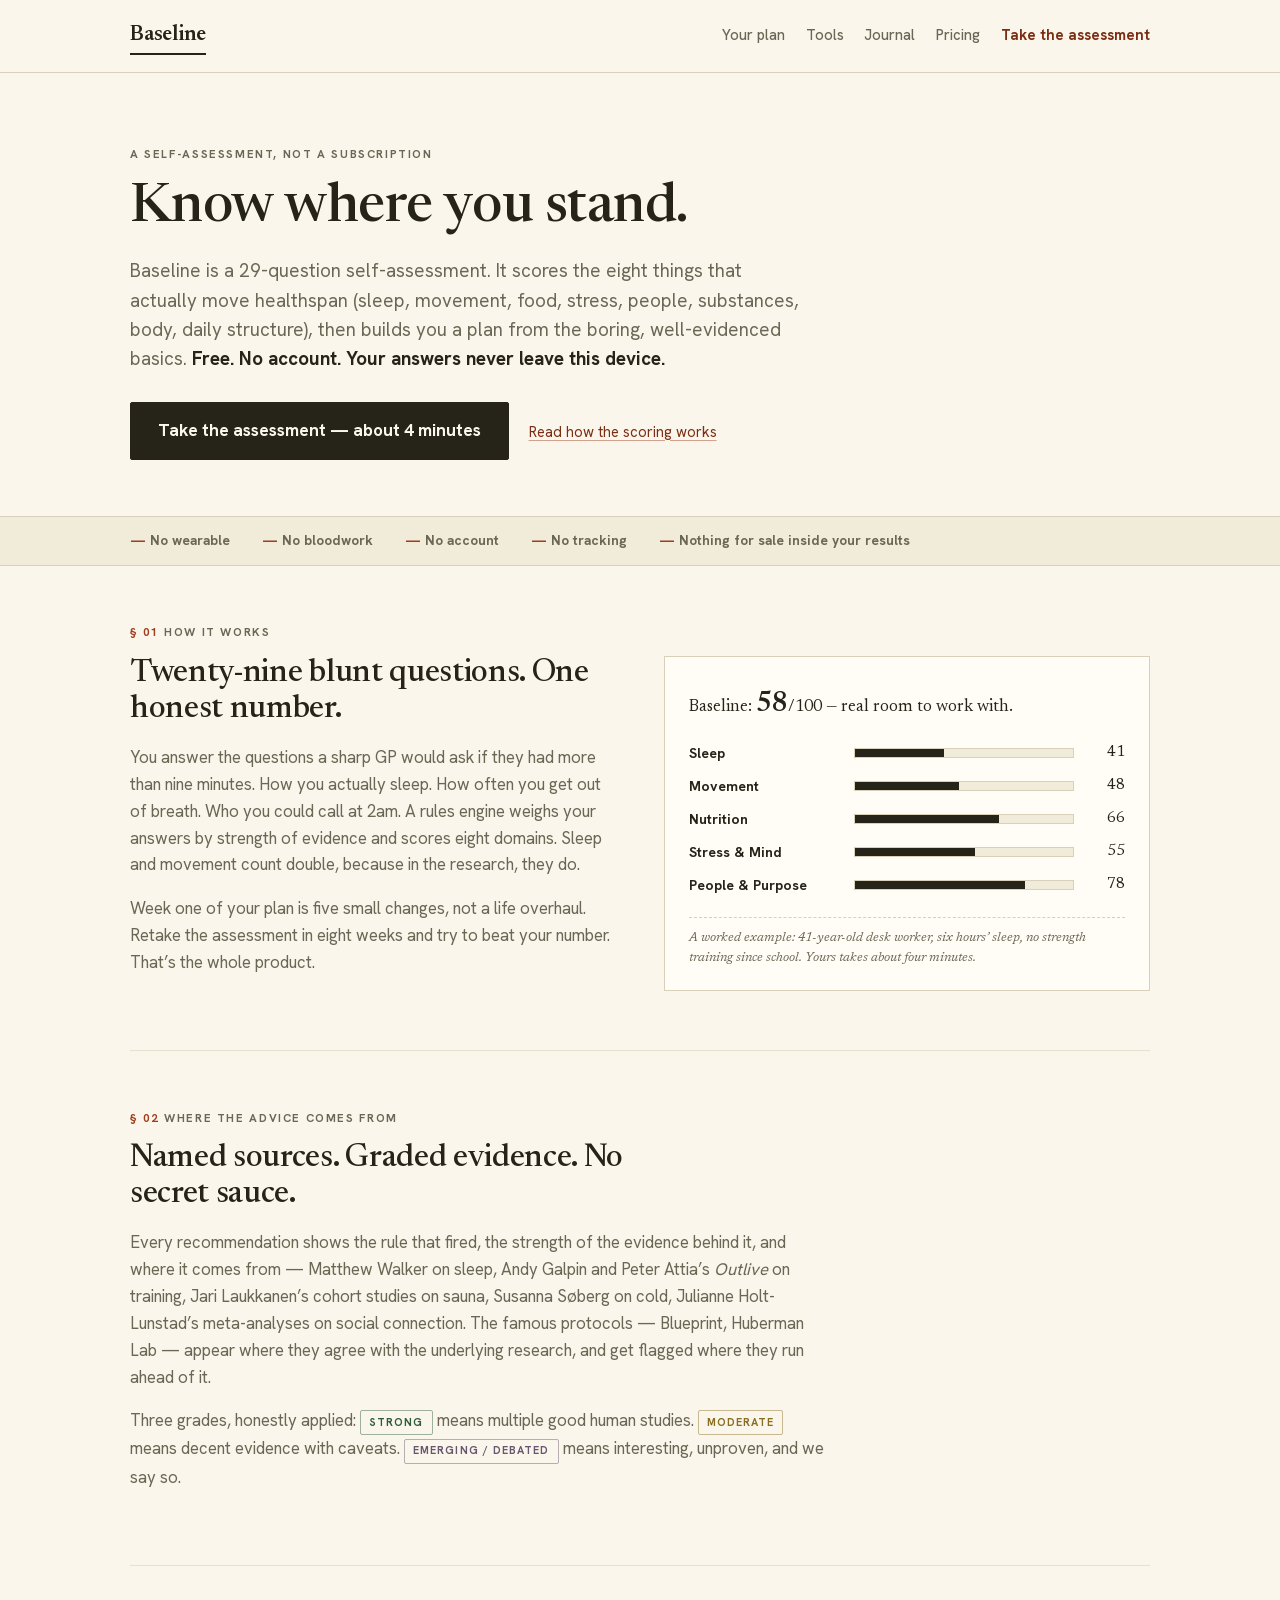
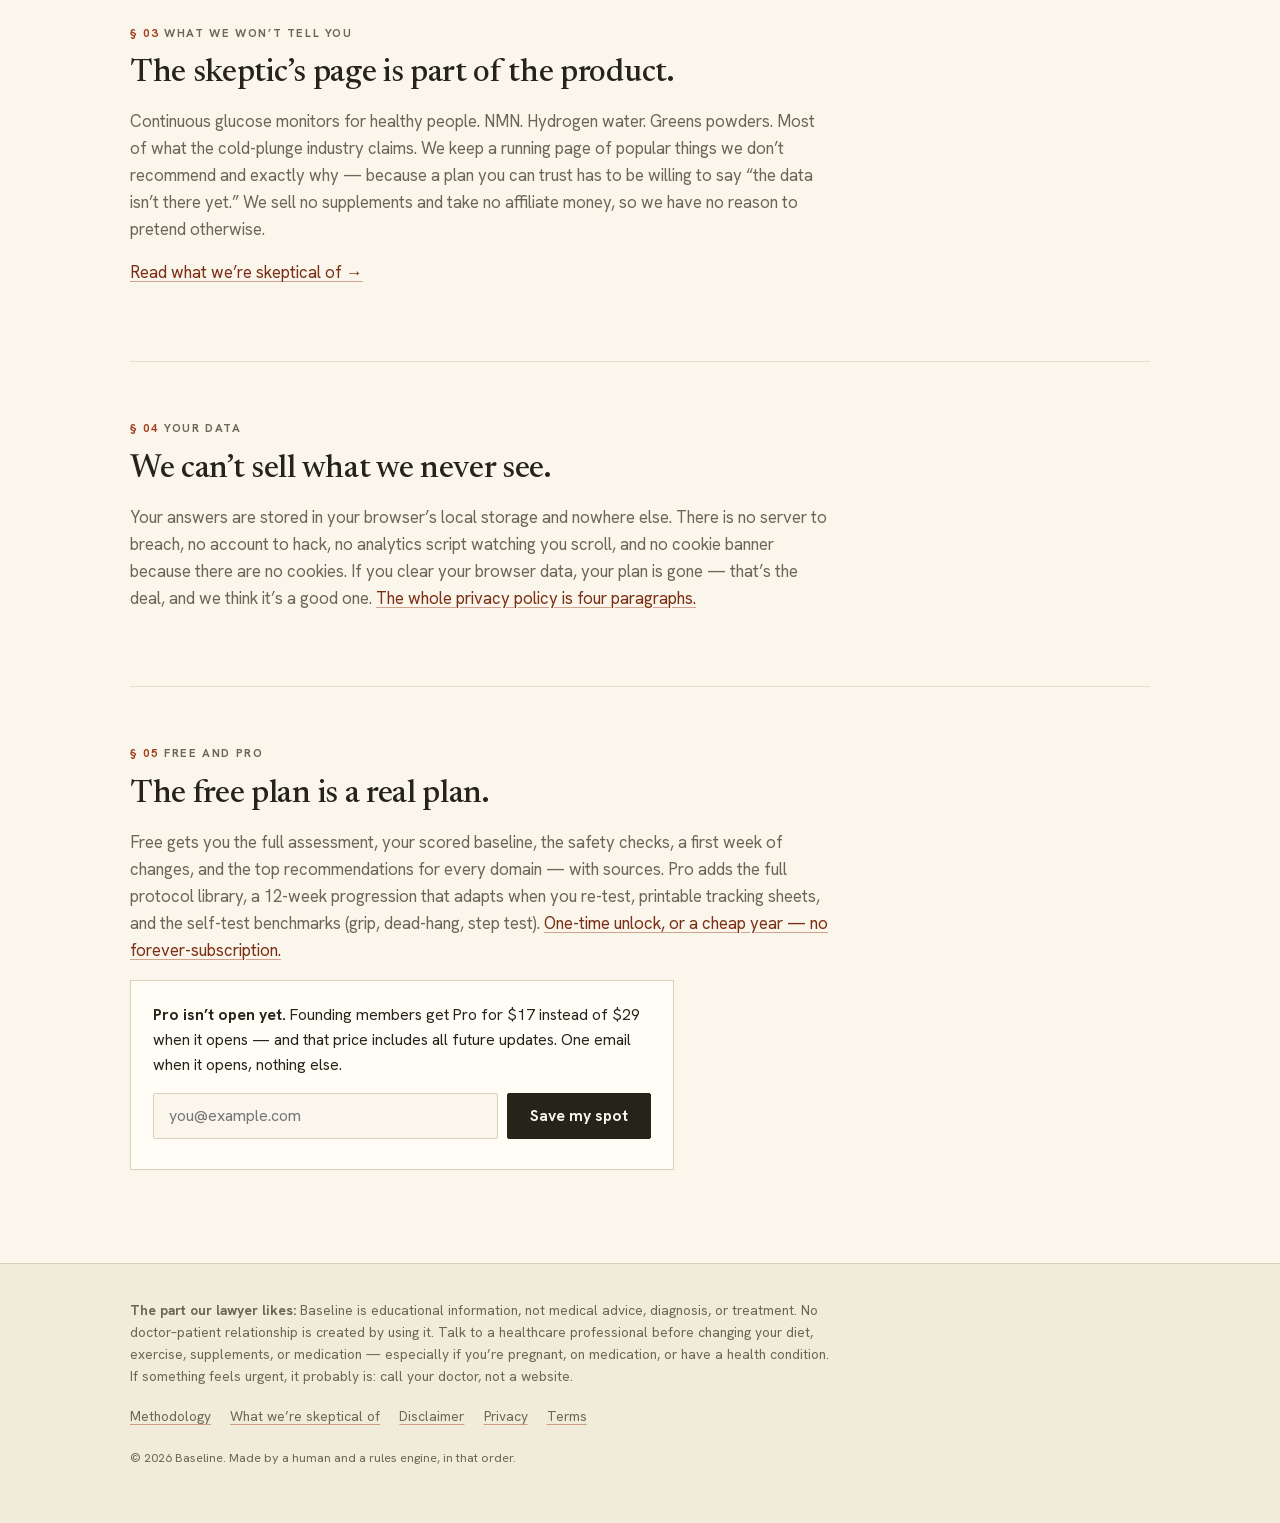
==== index.html @ 685a3cb0 "Baseline: full site — engine, content banks, pages, compliance, tools, journal - Deterministic plan " ====
<!DOCTYPE html>
<html lang="en">
<head>
  <meta charset="utf-8">
  <meta name="viewport" content="width=device-width, initial-scale=1">
  <link rel="canonical" href="https://knowyourbaseline.surge.sh/">
  <meta property="og:url" content="https://knowyourbaseline.surge.sh/">
  <title>Baseline — know where you stand</title>
  <meta name="description" content="A 29-question longevity self-assessment. Free, no account, no wearable, no bloodwork — and your answers never leave your device. Get a scored baseline and a plan built on the evidence.">
  <link rel="stylesheet" href="css/styles.css">
  <link rel="icon" href="assets/favicon.svg" type="image/svg+xml">
  <meta property="og:title" content="Baseline — know where you stand">
  <meta property="og:description" content="A free longevity self-assessment. 29 questions, a scored baseline, a plan built from the boring, well-evidenced basics. No account. No tracking.">
  <meta property="og:image" content="https://knowyourbaseline.surge.sh/assets/og.png">
  <meta property="og:type" content="website">
  <meta name="twitter:card" content="summary_large_image">
</head>
<body>
  <header class="site-head">
    <div class="shell">
      <a class="wordmark" href="index.html">Baseline</a>
      <nav class="site-nav">
        <a href="plan.html">Your plan</a>
        <a href="tools/index.html">Tools</a>
        <a href="learn/index.html">Journal</a>
        <a href="pricing.html">Pricing</a>
        <a class="nav-cta" href="assessment.html">Take the assessment</a>
      </nav>
    </div>
  </header>

  <main>
    <section class="hero">
      <div class="shell">
        <span class="kicker">A self-assessment, not a subscription</span>
        <h1>Know where you stand.</h1>
        <p class="lede">Baseline is a 29-question self-assessment. It scores the eight things that actually move healthspan (sleep, movement, food, stress, people, substances, body, daily structure), then builds you a plan from the boring, well-evidenced basics. <strong>Free. No account. Your answers never leave this device.</strong></p>
        <div class="hero-ctas">
          <a class="btn btn-primary btn-big" href="assessment.html">Take the assessment — about 4 minutes</a>
          <a class="hero-alt" href="methodology.html">Read how the scoring works</a>
        </div>
      </div>
    </section>

    <div class="trust-strip">
      <div class="shell">
        <span>No wearable</span>
        <span>No bloodwork</span>
        <span>No account</span>
        <span>No tracking</span>
        <span>Nothing for sale inside your results</span>
      </div>
    </div>

    <div class="shell">
      <section class="sec">
        <span class="kicker"><span class="no">§ 01</span>How it works</span>
        <div class="two-col">
          <div>
            <h2>Twenty-nine blunt questions. One honest number.</h2>
            <p class="sec-lede">You answer the questions a sharp GP would ask if they had more than nine minutes. How you actually sleep. How often you get out of breath. Who you could call at 2am. A rules engine weighs your answers by strength of evidence and scores eight domains. Sleep and movement count double, because in the research, they do.</p>
            <p class="sec-lede">Week one of your plan is five small changes, not a life overhaul. Retake the assessment in eight weeks and try to beat your number. That’s the whole product.</p>
          </div>
          <figure class="specimen">
            <p class="score-line">Baseline: <b>58</b>/100 — real room to work with.</p>
            <div class="domain-bars">
              <div class="domain-row"><span class="domain-label">Sleep</span><div class="domain-track"><div class="domain-fill" style="width:41%"></div></div><span class="domain-score">41</span></div>
              <div class="domain-row"><span class="domain-label">Movement</span><div class="domain-track"><div class="domain-fill" style="width:48%"></div></div><span class="domain-score">48</span></div>
              <div class="domain-row"><span class="domain-label">Nutrition</span><div class="domain-track"><div class="domain-fill" style="width:66%"></div></div><span class="domain-score">66</span></div>
              <div class="domain-row"><span class="domain-label">Stress &amp; Mind</span><div class="domain-track"><div class="domain-fill" style="width:55%"></div></div><span class="domain-score">55</span></div>
              <div class="domain-row"><span class="domain-label">People &amp; Purpose</span><div class="domain-track"><div class="domain-fill" style="width:78%"></div></div><span class="domain-score">78</span></div>
            </div>
            <figcaption>A worked example: 41-year-old desk worker, six hours’ sleep, no strength training since school. Yours takes about four minutes.</figcaption>
          </figure>
        </div>
      </section>

      <section class="sec">
        <span class="kicker"><span class="no">§ 02</span>Where the advice comes from</span>
        <h2>Named sources. Graded evidence. No secret sauce.</h2>
        <p class="sec-lede">Every recommendation shows the rule that fired, the strength of the evidence behind it, and where it comes from — Matthew Walker on sleep, Andy Galpin and Peter Attia’s <em>Outlive</em> on training, Jari Laukkanen’s cohort studies on sauna, Susanna Søberg on cold, Julianne Holt-Lunstad’s meta-analyses on social connection. The famous protocols — Blueprint, Huberman Lab — appear where they agree with the underlying research, and get flagged where they run ahead of it.</p>
        <p class="sec-lede">Three grades, honestly applied: <span class="badge badge-strong">Strong</span> means multiple good human studies. <span class="badge badge-moderate">Moderate</span> means decent evidence with caveats. <span class="badge badge-emerging">Emerging / debated</span> means interesting, unproven, and we say so.</p>
      </section>

      <section class="sec">
        <span class="kicker"><span class="no">§ 03</span>What we won’t tell you</span>
        <h2>The skeptic’s page is part of the product.</h2>
        <p class="sec-lede">Continuous glucose monitors for healthy people. NMN. Hydrogen water. Greens powders. Most of what the cold-plunge industry claims. We keep a running page of popular things we don’t recommend and exactly why — because a plan you can trust has to be willing to say “the data isn’t there yet.” We sell no supplements and take no affiliate money, so we have no reason to pretend otherwise.</p>
        <p class="sec-lede"><a href="skeptics.html">Read what we’re skeptical of →</a></p>
      </section>

      <section class="sec">
        <span class="kicker"><span class="no">§ 04</span>Your data</span>
        <h2>We can’t sell what we never see.</h2>
        <p class="sec-lede">Your answers are stored in your browser’s local storage and nowhere else. There is no server to breach, no account to hack, no analytics script watching you scroll, and no cookie banner because there are no cookies. If you clear your browser data, your plan is gone — that’s the deal, and we think it’s a good one. <a href="privacy.html">The whole privacy policy is four paragraphs.</a></p>
      </section>

      <section class="sec">
        <span class="kicker"><span class="no">§ 05</span>Free and Pro</span>
        <h2>The free plan is a real plan.</h2>
        <p class="sec-lede">Free gets you the full assessment, your scored baseline, the safety checks, a first week of changes, and the top recommendations for every domain — with sources. Pro adds the full protocol library, a 12-week progression that adapts when you re-test, printable tracking sheets, and the self-test benchmarks (grip, dead-hang, step test). <a href="pricing.html">One-time unlock, or a cheap year — no forever-subscription.</a></p>
        <div id="home-cta"></div>
      </section>
    </div>
  </main>

  <footer class="site-foot">
    <div class="shell">
      <p class="foot-disclaimer"><strong>The part our lawyer likes:</strong> Baseline is educational information, not medical advice, diagnosis, or treatment. No doctor–patient relationship is created by using it. Talk to a healthcare professional before changing your diet, exercise, supplements, or medication — especially if you’re pregnant, on medication, or have a health condition. If something feels urgent, it probably is: call your doctor, not a website.</p>
      <div class="foot-links">
        <a href="methodology.html">Methodology</a>
        <a href="skeptics.html">What we’re skeptical of</a>
        <a href="disclaimer.html">Disclaimer</a>
        <a href="privacy.html">Privacy</a>
        <a href="terms.html">Terms</a>
      </div>
      <p class="foot-fine">© 2026 Baseline. Made by a human and a rules engine, in that order.</p>
    </div>
  </footer>

  <script src="js/config.js"></script>
  <script src="js/pro.js"></script>
  <script>if (window.renderProCTA) renderProCTA(document.getElementById('home-cta'), 'home');</script>
</body>
</html>
---- css/styles.css ----
/* Baseline — design system
 * Direction: protocol journal. Warm paper, ink, hairline rules, serif display.
 * If it starts looking like a SaaS template, delete until it doesn't. */

@import url('../assets/fonts/fonts.css');

:root {
  --paper: #faf6ec;
  --paper-2: #f1ebda;
  --ink: #262419;
  --ink-2: #6c6654;
  --line: #d8d0ba;
  --line-soft: #e6e0cd;
  --accent: #a03d1d;
  --accent-deep: #7c2e14;
  --green: #2f5d3a;
  --ochre: #8a6d1f;
  --plum: #66566f;
  --serif: 'Newsreader', 'Iowan Old Style', Georgia, serif;
  --sans: 'Hanken Grotesk', -apple-system, 'Helvetica Neue', Arial, sans-serif;
  --shell: 1060px;
  --prose: 44rem;
}

* { box-sizing: border-box; margin: 0; padding: 0; }
html { -webkit-text-size-adjust: 100%; }
body {
  font-family: var(--sans);
  font-size: 1.0625rem;
  line-height: 1.6;
  color: var(--ink);
  background: var(--paper);
  font-feature-settings: 'ss01';
}

h1, h2, h3 { font-family: var(--serif); font-weight: 500; line-height: 1.12; letter-spacing: -0.01em; }
h1 { font-size: clamp(2.1rem, 5.5vw, 3.4rem); }
h2 { font-size: clamp(1.5rem, 3.2vw, 2rem); }
h3 { font-size: 1.22rem; line-height: 1.3; }
p { margin: 0 0 1em; }
a { color: var(--accent-deep); text-decoration-color: color-mix(in srgb, var(--accent) 45%, transparent); text-underline-offset: 3px; }
a:hover { color: var(--accent); }
::selection { background: #ead9a8; }
:focus-visible { outline: 2px solid var(--accent); outline-offset: 2px; }

.shell { max-width: var(--shell); margin: 0 auto; padding: 0 1.25rem; }

/* ------------------------------------------------------------- kickers */
.kicker {
  font-family: var(--sans); font-size: 0.72rem; font-weight: 700;
  letter-spacing: 0.14em; text-transform: uppercase; color: var(--ink-2);
  display: block; margin-bottom: 0.9rem;
}
.kicker .no { color: var(--accent); margin-right: 0.5em; }

/* -------------------------------------------------------------- header */
.site-head {
  border-bottom: 1px solid var(--line);
  background: var(--paper);
}
.site-head .shell { display: flex; align-items: baseline; gap: 1.75rem; padding-top: 1.1rem; padding-bottom: 1.05rem; flex-wrap: wrap; }
.wordmark {
  font-family: var(--serif); font-size: 1.35rem; font-weight: 600; color: var(--ink);
  text-decoration: none; letter-spacing: -0.01em;
  border-bottom: 2px solid var(--ink); padding-bottom: 1px;
}
.wordmark:hover { color: var(--ink); border-color: var(--accent); }
.site-nav { display: flex; gap: 1.3rem; align-items: baseline; margin-left: auto; flex-wrap: wrap; }
.site-nav a { font-size: 0.92rem; font-weight: 500; color: var(--ink-2); text-decoration: none; }
.site-nav a:hover { color: var(--ink); }
.site-nav a.nav-cta { color: var(--accent-deep); font-weight: 700; }
.site-nav a[aria-current="page"] { color: var(--ink); border-bottom: 1px solid var(--line); }

/* -------------------------------------------------------------- footer */
.site-foot { border-top: 1px solid var(--line); margin-top: 5rem; background: var(--paper-2); }
.site-foot .shell { padding-top: 2.2rem; padding-bottom: 2.6rem; }
.foot-disclaimer { font-size: 0.86rem; color: var(--ink-2); max-width: var(--prose); }
.foot-links { display: flex; gap: 1.2rem; flex-wrap: wrap; margin: 1.1rem 0 0; font-size: 0.86rem; }
.foot-links a { color: var(--ink-2); }
.foot-fine { font-size: 0.78rem; color: var(--ink-2); margin-top: 1.4rem; }

/* ------------------------------------------------------------- buttons */
.btn {
  display: inline-block; font-family: var(--sans); font-size: 0.98rem; font-weight: 700;
  padding: 0.72rem 1.35rem; border: 1px solid var(--ink); border-radius: 2px;
  background: transparent; color: var(--ink); text-decoration: none; cursor: pointer;
}
.btn:hover { background: var(--paper-2); color: var(--ink); }
.btn-primary { background: var(--ink); color: var(--paper); border-color: var(--ink); }
.btn-primary:hover { background: var(--accent-deep); border-color: var(--accent-deep); color: var(--paper); }
.btn-primary:disabled { opacity: 0.4; cursor: not-allowed; }
.btn-big { font-size: 1.08rem; padding: 0.9rem 1.7rem; }
.btn-quiet { border-color: transparent; color: var(--ink-2); font-weight: 500; }
.btn-quiet:hover { background: transparent; color: var(--accent-deep); }

/* ---------------------------------------------------------------- hero */
.hero { padding: 4.5rem 0 3.5rem; border-bottom: 1px solid var(--line); }
.hero h1 { max-width: 15em; margin-bottom: 1.1rem; }
.hero .lede { font-size: 1.18rem; line-height: 1.55; color: var(--ink-2); max-width: 36em; margin-bottom: 1.8rem; }
.hero .lede strong { color: var(--ink); font-weight: 600; }
.hero-ctas { display: flex; gap: 1.2rem; align-items: center; flex-wrap: wrap; }
.hero-alt { font-size: 0.92rem; }

.trust-strip { border-bottom: 1px solid var(--line); background: var(--paper-2); }
.trust-strip .shell {
  display: flex; gap: 0.6rem 2rem; flex-wrap: wrap; padding-top: 0.8rem; padding-bottom: 0.8rem;
  font-size: 0.85rem; font-weight: 600; color: var(--ink-2);
}
.trust-strip span::before { content: '— '; color: var(--accent); }

/* ------------------------------------------------------------ sections */
.sec { padding: 3.6rem 0 0.8rem; }
.sec + .sec { border-top: 1px solid var(--line-soft); margin-top: 2.8rem; }
.sec h2 { max-width: 18em; margin-bottom: 1rem; }
.sec .sec-lede { max-width: var(--prose); color: var(--ink-2); font-size: 1.05rem; }
.two-col { display: grid; grid-template-columns: 1fr 1fr; gap: 3rem; align-items: start; }
@media (max-width: 760px) { .two-col { grid-template-columns: 1fr; } }

/* specimen figure: a worked example of the plan, annotated */
.specimen {
  border: 1px solid var(--line); background: #fffdf6; padding: 1.6rem 1.5rem 1.3rem;
  font-size: 0.92rem;
}
.specimen figcaption {
  font-size: 0.78rem; color: var(--ink-2); border-top: 1px dashed var(--line);
  margin-top: 1.2rem; padding-top: 0.7rem; font-style: italic; font-family: var(--serif);
}
.specimen .score-line { font-family: var(--serif); font-size: 1.05rem; margin-bottom: 0.9rem; }
.specimen .score-line b { font-size: 1.7rem; font-weight: 600; }

/* ---------------------------------------------------------- domain bars */
.domain-bars { display: grid; gap: 0.55rem; max-width: 34rem; }
.domain-row { display: grid; grid-template-columns: 9.5rem 1fr 2.4rem; align-items: center; gap: 0.8rem; }
.domain-label { font-size: 0.88rem; font-weight: 600; }
.domain-track { height: 10px; background: var(--paper-2); border: 1px solid var(--line); }
.domain-fill { height: 100%; background: var(--ink); }
.domain-score { font-family: var(--serif); font-variant-numeric: tabular-nums; font-size: 0.95rem; text-align: right; }

/* --------------------------------------------------------------- badges */
.badge {
  display: inline-block; font-size: 0.68rem; font-weight: 700; letter-spacing: 0.1em;
  text-transform: uppercase; padding: 0.18rem 0.5rem; border: 1px solid;
  border-radius: 2px; background: transparent;
}
.badge-strong { color: var(--green); border-color: color-mix(in srgb, var(--green) 45%, transparent); }
.badge-moderate { color: var(--ochre); border-color: color-mix(in srgb, var(--ochre) 45%, transparent); }
.badge-emerging { color: var(--plum); border-color: color-mix(in srgb, var(--plum) 45%, transparent); }

/* ---------------------------------------------------------------- cards */
.cards { display: grid; grid-template-columns: repeat(auto-fill, minmax(19rem, 1fr)); gap: 1rem; margin: 1.4rem 0; }
.card { border: 1px solid var(--line); background: #fffdf6; padding: 1.15rem 1.2rem 1rem; }
.card-head { display: flex; justify-content: space-between; align-items: center; gap: 0.6rem; margin-bottom: 0.7rem; }
.card-meta { font-size: 0.75rem; color: var(--ink-2); }
.card h3 { margin-bottom: 0.45rem; }
.card-tldr { font-size: 0.95rem; color: var(--ink-2); margin-bottom: 0.6rem; }
.card details { border-top: 1px dashed var(--line); padding-top: 0.7rem; margin-top: 0.6rem; }
.card summary { font-size: 0.88rem; font-weight: 700; cursor: pointer; color: var(--accent-deep); }
.card summary:hover { color: var(--accent); }
.card details[open] summary { margin-bottom: 0.6rem; }
.card-why { font-size: 0.93rem; }
.card-how { margin: 0.4rem 0 0.8rem 1.1rem; font-size: 0.93rem; }
.card-how li { margin-bottom: 0.35rem; }
.card-caution { font-size: 0.86rem; color: var(--accent-deep); background: color-mix(in srgb, var(--accent) 7%, transparent); padding: 0.5rem 0.65rem; border-left: 2px solid var(--accent); }
.card-attr { font-size: 0.78rem; color: var(--ink-2); font-style: italic; font-family: var(--serif); margin-bottom: 0.2rem; }
.card-locked { background: var(--paper-2); }
.card-locked .lock { font-size: 0.7rem; font-weight: 700; letter-spacing: 0.1em; text-transform: uppercase; color: var(--paper); background: var(--ink); padding: 0.18rem 0.5rem; border-radius: 2px; }
.card-lockednote { font-size: 0.85rem; font-style: italic; font-family: var(--serif); color: var(--ink-2); }

/* ----------------------------------------------------------- assessment */
.assess-shell { max-width: 40rem; margin: 0 auto; padding: 3rem 1.25rem 5rem; }
.consent h1 { margin-bottom: 1.4rem; }
.consent-kicker { font-size: 0.72rem; font-weight: 700; letter-spacing: 0.14em; text-transform: uppercase; color: var(--ink-2); margin-bottom: 0.9rem; }
.consent-points { margin: 0 0 1.6rem 1.2rem; display: grid; gap: 0.9rem; }
.consent-check { display: flex; gap: 0.7rem; align-items: flex-start; font-size: 0.95rem; margin-bottom: 1.6rem; padding: 0.9rem; border: 1px solid var(--line); background: #fffdf6; }
.consent-check input { margin-top: 0.3rem; width: 1.05rem; height: 1.05rem; accent-color: var(--accent-deep); }

.q-progress { height: 3px; background: var(--paper-2); margin-bottom: 1.6rem; }
.q-progress-bar { height: 100%; background: var(--accent); transition: width 0.25s ease; }
.q-count { font-size: 0.78rem; font-weight: 700; letter-spacing: 0.12em; text-transform: uppercase; color: var(--ink-2); margin-bottom: 0.7rem; }
.q-text { font-size: clamp(1.45rem, 3.4vw, 1.9rem); margin-bottom: 0.6rem; }
.q-help { color: var(--ink-2); font-size: 0.95rem; margin-bottom: 1.2rem; font-style: italic; font-family: var(--serif); }
.q-options { display: grid; gap: 0.55rem; margin: 1.4rem 0; }
.q-opt {
  display: flex; gap: 0.9rem; align-items: center; text-align: left; width: 100%;
  font-family: var(--sans); font-size: 1rem; color: var(--ink);
  padding: 0.8rem 1rem; border: 1px solid var(--line); background: #fffdf6; border-radius: 2px; cursor: pointer;
}
.q-opt:hover { border-color: var(--ink); }
.q-opt.is-selected { border-color: var(--accent-deep); background: color-mix(in srgb, var(--accent) 6%, #fffdf6); }
.q-opt-key {
  flex: none; width: 1.5rem; height: 1.5rem; display: grid; place-items: center;
  font-size: 0.78rem; font-weight: 700; color: var(--ink-2);
  border: 1px solid var(--line); border-radius: 2px;
}
.q-number { display: flex; gap: 0.6rem; align-items: center; margin: 1.6rem 0; }
.q-number input {
  font-family: var(--serif); font-size: 2rem; width: 6.5rem; text-align: center;
  padding: 0.35rem; border: 1px solid var(--line); background: #fffdf6; color: var(--ink); border-radius: 2px;
}
.q-step { width: 2.6rem; height: 2.6rem; font-size: 1.4rem; border: 1px solid var(--line); background: var(--paper-2); cursor: pointer; border-radius: 2px; color: var(--ink); }
.q-step:hover { border-color: var(--ink); }
.q-unit { color: var(--ink-2); font-size: 0.95rem; }
.q-nav { display: flex; justify-content: space-between; align-items: center; margin-top: 2rem; }
.q-back { border: none; background: none; color: var(--ink-2); font-size: 0.92rem; cursor: pointer; font-family: var(--sans); }
.q-back:hover { color: var(--ink); }

/* ----------------------------------------------------------------- plan */
.plan-shell { max-width: 52rem; margin: 0 auto; padding: 3rem 1.25rem 4rem; }
.plan-kicker { font-size: 0.78rem; font-weight: 700; letter-spacing: 0.12em; text-transform: uppercase; color: var(--ink-2); margin-bottom: 1rem; }
.plan-score { text-align: left; border-bottom: 1px solid var(--line); padding-bottom: 2rem; }
.score-dial { font-family: var(--serif); line-height: 1; margin: 0.4rem 0 0.8rem; }
.score-num { font-size: clamp(4.5rem, 12vw, 7rem); font-weight: 600; letter-spacing: -0.03em; }
.score-max { font-size: 1.6rem; color: var(--ink-2); }
.score-word { font-family: var(--serif); font-size: 1.35rem; font-style: italic; margin-bottom: 0.7rem; }
.score-note { color: var(--ink-2); font-size: 0.95rem; max-width: 38em; }
.plan-shell h2 { margin: 2.6rem 0 0.9rem; }
.plan-safety { border: 1px solid var(--accent-deep); background: color-mix(in srgb, var(--accent) 6%, transparent); padding: 1.3rem 1.4rem; margin-top: 2.2rem; }
.plan-safety h2 { margin: 0 0 0.8rem; font-size: 1.25rem; }
.safety-notice { font-size: 0.98rem; margin-bottom: 0.7rem; }
.plan-note { font-size: 0.88rem; color: var(--ink-2); font-style: italic; font-family: var(--serif); margin-top: 0.8rem; }
.week1-list { margin: 0.6rem 0 0 1.25rem; display: grid; gap: 0.55rem; max-width: var(--prose); }
.domain-group { margin-bottom: 1.8rem; }
.domain-group-title { display: flex; justify-content: space-between; align-items: baseline; border-bottom: 1px solid var(--line); padding-bottom: 0.4rem; }
.domain-group-score { font-size: 0.9rem; color: var(--ink-2); font-family: var(--serif); }
.plan-pro { border-top: 1px solid var(--line); margin-top: 2.5rem; }
.pro-cta { margin: 1.6rem 0; }
.plan-actions { display: flex; gap: 0.9rem; flex-wrap: wrap; border-top: 1px solid var(--line); margin-top: 2.5rem; padding-top: 1.8rem; }
.plan-disclaimer { font-size: 0.84rem; color: var(--ink-2); margin-top: 2rem; max-width: var(--prose); }
.plan-empty { padding: 4rem 0; max-width: 36rem; }
.plan-empty h1 { margin-bottom: 1rem; }
.share-row { display: flex; gap: 0.9rem; align-items: center; margin-top: 1.4rem; flex-wrap: wrap; }

/* -------------------------------------------------------------- waitlist */
.waitlist { border: 1px solid var(--line); background: #fffdf6; padding: 1.3rem 1.4rem; max-width: 34rem; }
.waitlist-pitch { font-size: 0.98rem; }
.waitlist-row { display: flex; gap: 0.6rem; flex-wrap: wrap; }
.waitlist-row input {
  flex: 1 1 14rem; font-family: var(--sans); font-size: 1rem; padding: 0.7rem 0.9rem;
  border: 1px solid var(--line); background: var(--paper); color: var(--ink); border-radius: 2px;
}
.waitlist-status { font-size: 0.9rem; color: var(--green); margin: 0.6rem 0 0; }
.cta-joined { font-family: var(--serif); font-style: italic; }
.cta-small { font-size: 0.85rem; color: var(--ink-2); margin-top: 0.5rem; }

/* --------------------------------------------------------------- pricing */
.price-table { width: 100%; border-collapse: collapse; margin: 1.8rem 0; font-size: 0.97rem; }
.price-table th, .price-table td { border: 1px solid var(--line); padding: 0.7rem 0.9rem; text-align: left; vertical-align: top; }
.price-table th { font-family: var(--serif); font-size: 1.1rem; font-weight: 600; background: var(--paper-2); }
.price-table td:first-child { font-weight: 600; width: 34%; }
.price-yes { color: var(--green); font-weight: 700; }
.price-no { color: var(--ink-2); }

/* ----------------------------------------------------------------- prose */
.prose { max-width: var(--prose); margin: 0 auto; padding: 3rem 1.25rem 4rem; }
.prose h1 { margin-bottom: 0.6rem; }
.prose .dek { font-size: 1.15rem; color: var(--ink-2); font-family: var(--serif); font-style: italic; margin-bottom: 2rem; }
.prose h2 { margin: 2.2rem 0 0.8rem; }
.prose h3 { margin: 1.6rem 0 0.5rem; }
.prose ul, .prose ol { margin: 0 0 1em 1.3rem; }
.prose li { margin-bottom: 0.4rem; }
.prose table { width: 100%; border-collapse: collapse; margin: 1.4rem 0; font-size: 0.92rem; }
.prose th, .prose td { border: 1px solid var(--line); padding: 0.55rem 0.7rem; text-align: left; }
.prose th { background: var(--paper-2); font-weight: 700; }
.prose blockquote { border-left: 2px solid var(--accent); padding-left: 1.1rem; font-family: var(--serif); font-style: italic; margin: 1.4rem 0; color: var(--ink-2); }
.prose .updated { font-size: 0.82rem; color: var(--ink-2); text-transform: uppercase; letter-spacing: 0.1em; font-weight: 700; margin-bottom: 2rem; }
.article-list { list-style: none; margin: 2rem 0 0; display: grid; gap: 1.4rem; }
.article-list li { border-top: 1px solid var(--line); padding-top: 1.2rem; }
.article-list h3 a { color: var(--ink); text-decoration: none; }
.article-list h3 a:hover { color: var(--accent-deep); }
.article-list p { color: var(--ink-2); font-size: 0.95rem; margin: 0.3rem 0 0; }

/* ------------------------------------------------------------ calculators */
.calc { border: 1px solid var(--line); background: #fffdf6; padding: 1.5rem 1.5rem 1.3rem; margin: 1.8rem 0; }
.calc label { display: block; font-size: 0.88rem; font-weight: 700; margin: 0.9rem 0 0.3rem; }
.calc input, .calc select {
  font-family: var(--sans); font-size: 1.05rem; padding: 0.55rem 0.7rem; width: 100%; max-width: 16rem;
  border: 1px solid var(--line); background: var(--paper); color: var(--ink); border-radius: 2px;
}
.calc-result { font-family: var(--serif); font-size: 1.5rem; margin-top: 1.2rem; border-top: 1px dashed var(--line); padding-top: 1rem; }
.calc-result small { display: block; font-family: var(--sans); font-size: 0.85rem; color: var(--ink-2); margin-top: 0.4rem; }

/* ---------------------------------------------------------------- print */
@media print {
  .site-head, .site-foot, .plan-actions, .pro-cta, .waitlist, .q-progress { display: none !important; }
  body { background: #fff; font-size: 10.5pt; }
  .card, .specimen { break-inside: avoid; }
  a { color: inherit; text-decoration: none; }
}

@media (prefers-reduced-motion: reduce) {
  * { transition: none !important; animation: none !important; }
}
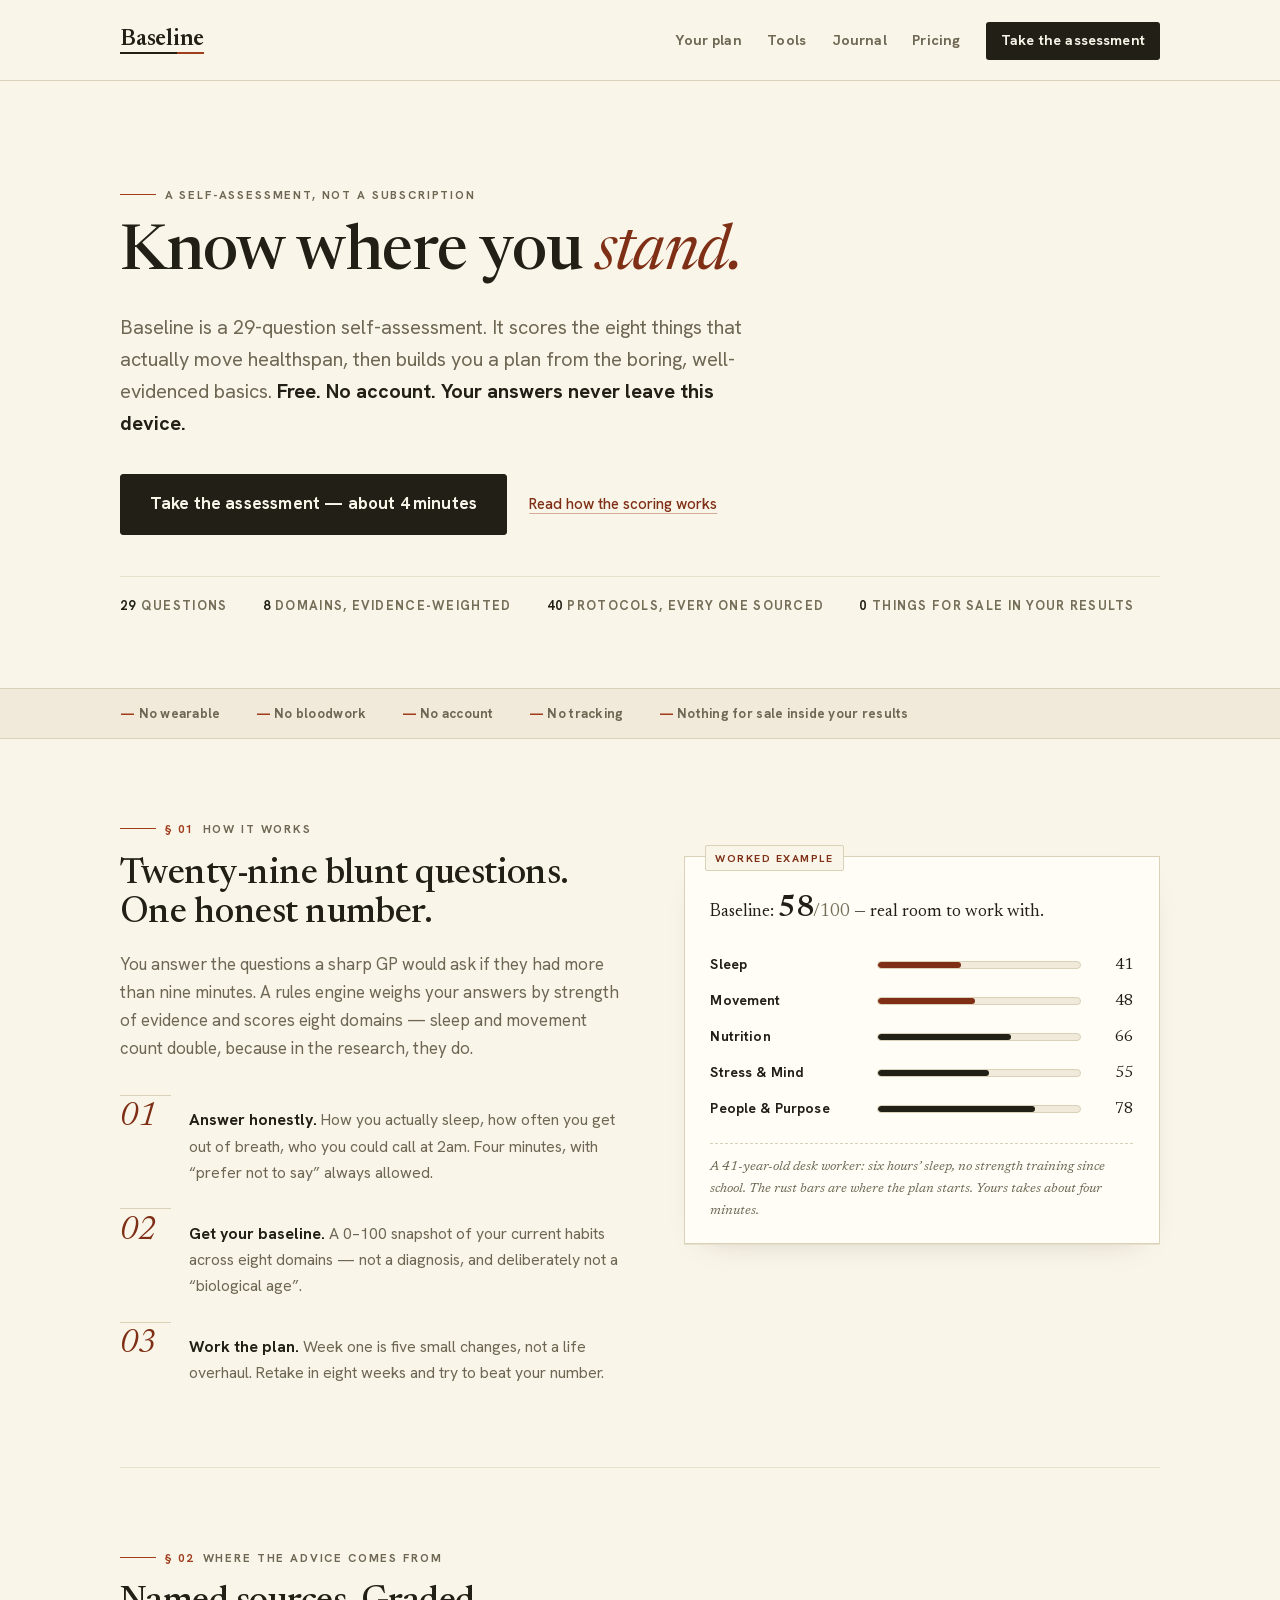
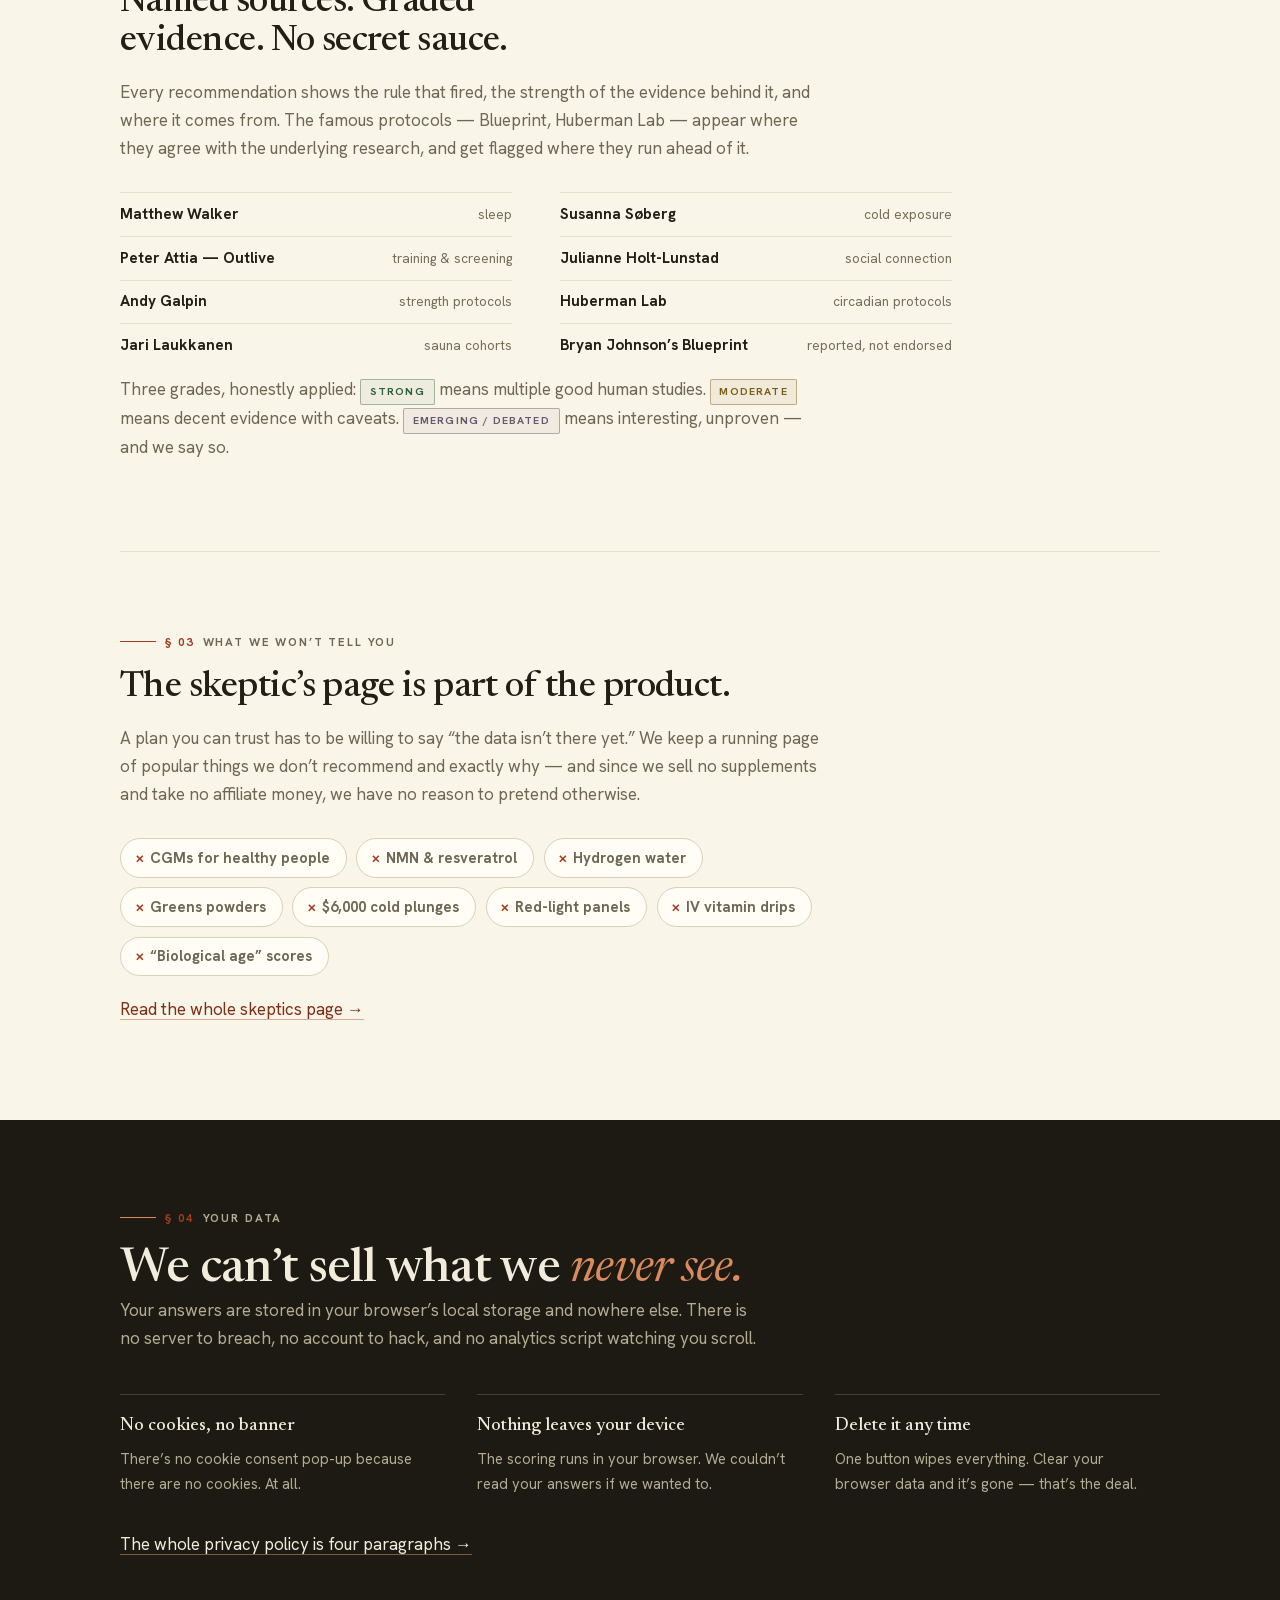
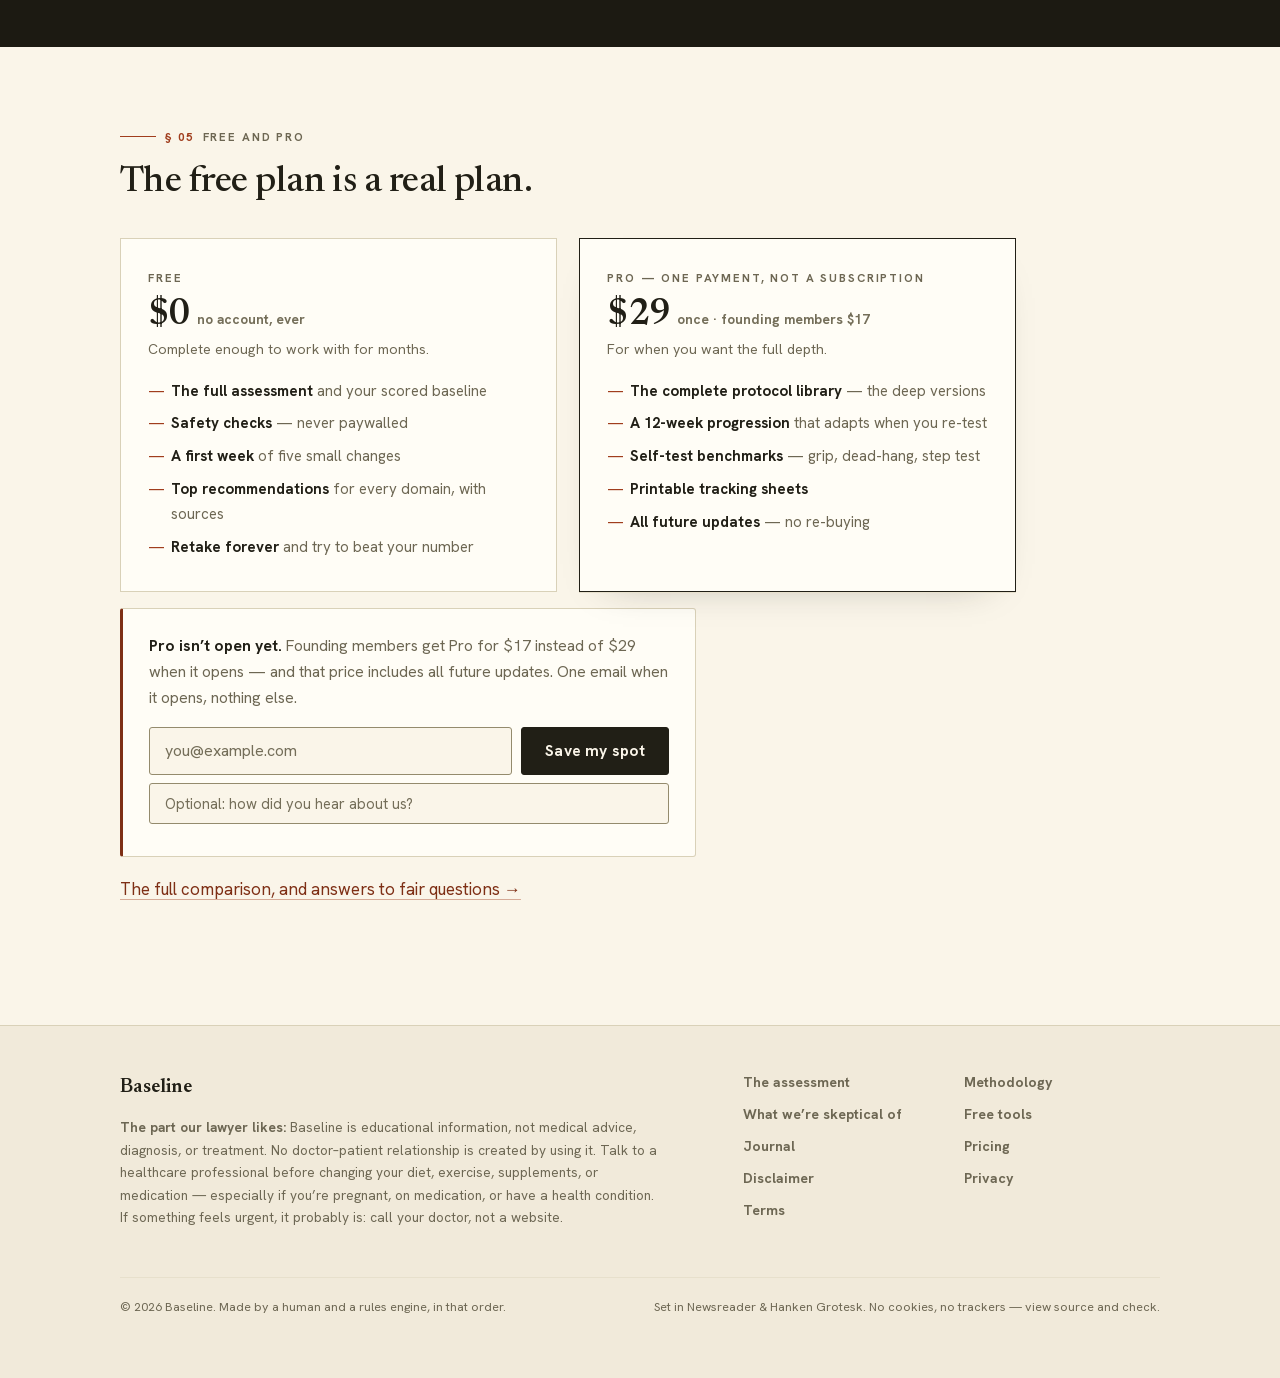
==== commit 990e9fa8: "Design v2: editorial elevation + critique fixes - New tokens: AA-compliant muted ink (#746e59), ochr" ====
--- a/index.html
+++ b/index.html
@@ -33,11 +33,17 @@
     <section class="hero">
       <div class="shell">
         <span class="kicker">A self-assessment, not a subscription</span>
-        <h1>Know where you stand.</h1>
-        <p class="lede">Baseline is a 29-question self-assessment. It scores the eight things that actually move healthspan (sleep, movement, food, stress, people, substances, body, daily structure), then builds you a plan from the boring, well-evidenced basics. <strong>Free. No account. Your answers never leave this device.</strong></p>
+        <h1>Know where you <em>stand.</em></h1>
+        <p class="lede">Baseline is a 29-question self-assessment. It scores the eight things that actually move healthspan, then builds you a plan from the boring, well-evidenced basics. <strong>Free. No account. Your answers never leave this device.</strong></p>
         <div class="hero-ctas">
           <a class="btn btn-primary btn-big" href="assessment.html">Take the assessment — about 4 minutes</a>
           <a class="hero-alt" href="methodology.html">Read how the scoring works</a>
+        </div>
+        <div class="hero-meta">
+          <span><b>29</b> questions</span>
+          <span><b>8</b> domains, evidence-weighted</span>
+          <span><b>40</b> protocols, every one sourced</span>
+          <span><b>0</b> things for sale in your results</span>
         </div>
       </div>
     </section>
@@ -58,19 +64,23 @@
         <div class="two-col">
           <div>
             <h2>Twenty-nine blunt questions. One honest number.</h2>
-            <p class="sec-lede">You answer the questions a sharp GP would ask if they had more than nine minutes. How you actually sleep. How often you get out of breath. Who you could call at 2am. A rules engine weighs your answers by strength of evidence and scores eight domains. Sleep and movement count double, because in the research, they do.</p>
-            <p class="sec-lede">Week one of your plan is five small changes, not a life overhaul. Retake the assessment in eight weeks and try to beat your number. That’s the whole product.</p>
+            <p class="sec-lede">You answer the questions a sharp GP would ask if they had more than nine minutes. A rules engine weighs your answers by strength of evidence and scores eight domains — sleep and movement count double, because in the research, they do.</p>
+            <ol class="steps">
+              <li><span class="step-no">01</span><p><strong>Answer honestly.</strong> How you actually sleep, how often you get out of breath, who you could call at 2am. Four minutes, with “prefer not to say” always allowed.</p></li>
+              <li><span class="step-no">02</span><p><strong>Get your baseline.</strong> A 0–100 snapshot of your current habits across eight domains — not a diagnosis, and deliberately not a “biological age”.</p></li>
+              <li><span class="step-no">03</span><p><strong>Work the plan.</strong> Week one is five small changes, not a life overhaul. Retake in eight weeks and try to beat your number.</p></li>
+            </ol>
           </div>
           <figure class="specimen">
-            <p class="score-line">Baseline: <b>58</b>/100 — real room to work with.</p>
+            <p class="score-line">Baseline: <b>58</b><span class="of">/100</span> — real room to work with.</p>
             <div class="domain-bars">
-              <div class="domain-row"><span class="domain-label">Sleep</span><div class="domain-track"><div class="domain-fill" style="width:41%"></div></div><span class="domain-score">41</span></div>
-              <div class="domain-row"><span class="domain-label">Movement</span><div class="domain-track"><div class="domain-fill" style="width:48%"></div></div><span class="domain-score">48</span></div>
+              <div class="domain-row is-weak"><span class="domain-label">Sleep</span><div class="domain-track"><div class="domain-fill" style="width:41%"></div></div><span class="domain-score">41</span></div>
+              <div class="domain-row is-weak"><span class="domain-label">Movement</span><div class="domain-track"><div class="domain-fill" style="width:48%"></div></div><span class="domain-score">48</span></div>
               <div class="domain-row"><span class="domain-label">Nutrition</span><div class="domain-track"><div class="domain-fill" style="width:66%"></div></div><span class="domain-score">66</span></div>
               <div class="domain-row"><span class="domain-label">Stress &amp; Mind</span><div class="domain-track"><div class="domain-fill" style="width:55%"></div></div><span class="domain-score">55</span></div>
               <div class="domain-row"><span class="domain-label">People &amp; Purpose</span><div class="domain-track"><div class="domain-fill" style="width:78%"></div></div><span class="domain-score">78</span></div>
             </div>
-            <figcaption>A worked example: 41-year-old desk worker, six hours’ sleep, no strength training since school. Yours takes about four minutes.</figcaption>
+            <figcaption>A 41-year-old desk worker: six hours’ sleep, no strength training since school. The rust bars are where the plan starts. Yours takes about four minutes.</figcaption>
           </figure>
         </div>
       </section>
@@ -78,43 +88,108 @@
       <section class="sec">
         <span class="kicker"><span class="no">§ 02</span>Where the advice comes from</span>
         <h2>Named sources. Graded evidence. No secret sauce.</h2>
-        <p class="sec-lede">Every recommendation shows the rule that fired, the strength of the evidence behind it, and where it comes from — Matthew Walker on sleep, Andy Galpin and Peter Attia’s <em>Outlive</em> on training, Jari Laukkanen’s cohort studies on sauna, Susanna Søberg on cold, Julianne Holt-Lunstad’s meta-analyses on social connection. The famous protocols — Blueprint, Huberman Lab — appear where they agree with the underlying research, and get flagged where they run ahead of it.</p>
-        <p class="sec-lede">Three grades, honestly applied: <span class="badge badge-strong">Strong</span> means multiple good human studies. <span class="badge badge-moderate">Moderate</span> means decent evidence with caveats. <span class="badge badge-emerging">Emerging / debated</span> means interesting, unproven, and we say so.</p>
+        <p class="sec-lede">Every recommendation shows the rule that fired, the strength of the evidence behind it, and where it comes from. The famous protocols — Blueprint, Huberman Lab — appear where they agree with the underlying research, and get flagged where they run ahead of it.</p>
+        <div class="source-index">
+          <div><b>Matthew Walker</b><span>sleep</span></div>
+          <div><b>Peter Attia — Outlive</b><span>training &amp; screening</span></div>
+          <div><b>Andy Galpin</b><span>strength protocols</span></div>
+          <div><b>Jari Laukkanen</b><span>sauna cohorts</span></div>
+          <div><b>Susanna Søberg</b><span>cold exposure</span></div>
+          <div><b>Julianne Holt-Lunstad</b><span>social connection</span></div>
+          <div><b>Huberman Lab</b><span>circadian protocols</span></div>
+          <div><b>Bryan Johnson’s Blueprint</b><span>reported, not endorsed</span></div>
+        </div>
+        <p class="sec-lede">Three grades, honestly applied: <span class="badge badge-strong">Strong</span> means multiple good human studies. <span class="badge badge-moderate">Moderate</span> means decent evidence with caveats. <span class="badge badge-emerging">Emerging / debated</span> means interesting, unproven — and we say so.</p>
       </section>
 
       <section class="sec">
         <span class="kicker"><span class="no">§ 03</span>What we won’t tell you</span>
         <h2>The skeptic’s page is part of the product.</h2>
-        <p class="sec-lede">Continuous glucose monitors for healthy people. NMN. Hydrogen water. Greens powders. Most of what the cold-plunge industry claims. We keep a running page of popular things we don’t recommend and exactly why — because a plan you can trust has to be willing to say “the data isn’t there yet.” We sell no supplements and take no affiliate money, so we have no reason to pretend otherwise.</p>
-        <p class="sec-lede"><a href="skeptics.html">Read what we’re skeptical of →</a></p>
-      </section>
-
-      <section class="sec">
+        <p class="sec-lede">A plan you can trust has to be willing to say “the data isn’t there yet.” We keep a running page of popular things we don’t recommend and exactly why — and since we sell no supplements and take no affiliate money, we have no reason to pretend otherwise.</p>
+        <ul class="skeptic-list">
+          <li><a href="skeptics.html">CGMs for healthy people</a></li>
+          <li><a href="skeptics.html">NMN &amp; resveratrol</a></li>
+          <li><a href="skeptics.html">Hydrogen water</a></li>
+          <li><a href="skeptics.html">Greens powders</a></li>
+          <li><a href="skeptics.html">$6,000 cold plunges</a></li>
+          <li><a href="skeptics.html">Red-light panels</a></li>
+          <li><a href="skeptics.html">IV vitamin drips</a></li>
+          <li><a href="skeptics.html">“Biological age” scores</a></li>
+        </ul>
+        <p class="sec-lede"><a href="skeptics.html">Read the whole skeptics page →</a></p>
+      </section>
+    </div>
+
+    <section class="band-dark">
+      <div class="shell">
         <span class="kicker"><span class="no">§ 04</span>Your data</span>
-        <h2>We can’t sell what we never see.</h2>
-        <p class="sec-lede">Your answers are stored in your browser’s local storage and nowhere else. There is no server to breach, no account to hack, no analytics script watching you scroll, and no cookie banner because there are no cookies. If you clear your browser data, your plan is gone — that’s the deal, and we think it’s a good one. <a href="privacy.html">The whole privacy policy is four paragraphs.</a></p>
-      </section>
-
+        <h2>We can’t sell what we <em>never see.</em></h2>
+        <p>Your answers are stored in your browser’s local storage and nowhere else. There is no server to breach, no account to hack, and no analytics script watching you scroll.</p>
+        <div class="dark-points">
+          <div><b>No cookies, no banner</b><p>There’s no cookie consent pop-up because there are no cookies. At all.</p></div>
+          <div><b>Nothing leaves your device</b><p>The scoring runs in your browser. We couldn’t read your answers if we wanted to.</p></div>
+          <div><b>Delete it any time</b><p>One button wipes everything. Clear your browser data and it’s gone — that’s the deal.</p></div>
+        </div>
+        <p style="margin-top:2.2rem; margin-bottom:0;"><a href="privacy.html">The whole privacy policy is four paragraphs →</a></p>
+      </div>
+    </section>
+
+    <div class="shell">
       <section class="sec">
         <span class="kicker"><span class="no">§ 05</span>Free and Pro</span>
         <h2>The free plan is a real plan.</h2>
-        <p class="sec-lede">Free gets you the full assessment, your scored baseline, the safety checks, a first week of changes, and the top recommendations for every domain — with sources. Pro adds the full protocol library, a 12-week progression that adapts when you re-test, printable tracking sheets, and the self-test benchmarks (grip, dead-hang, step test). <a href="pricing.html">One-time unlock, or a cheap year — no forever-subscription.</a></p>
+        <div class="tiers">
+          <div class="tier">
+            <p class="tier-name">Free</p>
+            <p class="tier-price">$0 <small>no account, ever</small></p>
+            <p class="tier-note">Complete enough to work with for months.</p>
+            <ul>
+              <li><strong>The full assessment</strong> and your scored baseline</li>
+              <li><strong>Safety checks</strong> — never paywalled</li>
+              <li><strong>A first week</strong> of five small changes</li>
+              <li><strong>Top recommendations</strong> for every domain, with sources</li>
+              <li><strong>Retake forever</strong> and try to beat your number</li>
+            </ul>
+          </div>
+          <div class="tier tier-pro">
+            <p class="tier-name">Pro — one payment, not a subscription</p>
+            <p class="tier-price">$29 <small>once · founding members $17</small></p>
+            <p class="tier-note">For when you want the full depth.</p>
+            <ul>
+              <li><strong>The complete protocol library</strong> — the deep versions</li>
+              <li><strong>A 12-week progression</strong> that adapts when you re-test</li>
+              <li><strong>Self-test benchmarks</strong> — grip, dead-hang, step test</li>
+              <li><strong>Printable tracking sheets</strong></li>
+              <li><strong>All future updates</strong> — no re-buying</li>
+            </ul>
+          </div>
+        </div>
         <div id="home-cta"></div>
+        <p class="sec-lede" style="margin-top:1.2rem;"><a href="pricing.html">The full comparison, and answers to fair questions →</a></p>
       </section>
     </div>
   </main>
 
   <footer class="site-foot">
     <div class="shell">
-      <p class="foot-disclaimer"><strong>The part our lawyer likes:</strong> Baseline is educational information, not medical advice, diagnosis, or treatment. No doctor–patient relationship is created by using it. Talk to a healthcare professional before changing your diet, exercise, supplements, or medication — especially if you’re pregnant, on medication, or have a health condition. If something feels urgent, it probably is: call your doctor, not a website.</p>
-      <div class="foot-links">
-        <a href="methodology.html">Methodology</a>
-        <a href="skeptics.html">What we’re skeptical of</a>
-        <a href="disclaimer.html">Disclaimer</a>
-        <a href="privacy.html">Privacy</a>
-        <a href="terms.html">Terms</a>
-      </div>
-      <p class="foot-fine">© 2026 Baseline. Made by a human and a rules engine, in that order.</p>
+      <div class="foot-grid">
+        <div>
+          <p class="foot-brand">Baseline</p>
+          <p class="foot-disclaimer"><strong>The part our lawyer likes:</strong> Baseline is educational information, not medical advice, diagnosis, or treatment. No doctor–patient relationship is created by using it. Talk to a healthcare professional before changing your diet, exercise, supplements, or medication — especially if you’re pregnant, on medication, or have a health condition. If something feels urgent, it probably is: call your doctor, not a website.</p>
+        </div>
+        <nav class="foot-links">
+          <a href="assessment.html">The assessment</a>
+          <a href="methodology.html">Methodology</a>
+          <a href="skeptics.html">What we’re skeptical of</a>
+          <a href="tools/index.html">Free tools</a>
+          <a href="learn/index.html">Journal</a>
+          <a href="pricing.html">Pricing</a>
+          <a href="disclaimer.html">Disclaimer</a>
+          <a href="privacy.html">Privacy</a>
+          <a href="terms.html">Terms</a>
+        </nav>
+      </div>
+      <p class="foot-fine"><span>© 2026 Baseline. Made by a human and a rules engine, in that order.</span><span>Set in Newsreader &amp; Hanken Grotesk. No cookies, no trackers — view source and check.</span></p>
     </div>
   </footer>
 
--- a/css/styles.css
+++ b/css/styles.css
@@ -1,292 +1,552 @@
-/* Baseline — design system
- * Direction: protocol journal. Warm paper, ink, hairline rules, serif display.
+/* Baseline — design system v2
+ * Direction: protocol journal. Warm paper, ink, hairline rules, serif display,
+ * one rust accent, one dark inverted band for rhythm. Type-led; the only
+ * "graphics" are typographic and diagrammatic (bars, rulers, badges).
  * If it starts looking like a SaaS template, delete until it doesn't. */
 
 @import url('../assets/fonts/fonts.css');
 
 :root {
-  --paper: #faf6ec;
-  --paper-2: #f1ebda;
-  --ink: #262419;
-  --ink-2: #6c6654;
-  --line: #d8d0ba;
-  --line-soft: #e6e0cd;
+  --paper: #faf5e9;
+  --paper-2: #f1eada;
+  --card: #fffdf6;
+  --ink: #211f16;
+  --ink-2: #6d6753;
+  --ink-3: #746e59;   /* 4.7:1 on paper — AA for small text */
+  --ink-deep: #1c1a12;
+  --paper-on-dark: #f1ecdc;
+  --muted-on-dark: #b3ac93;
+  --line: #d9d1b8;
+  --line-soft: #e7e0cc;
+  --line-strong: #948b6d; /* form-control borders: 3:1 non-text contrast */
   --accent: #a03d1d;
-  --accent-deep: #7c2e14;
+  --accent-deep: #7e2f15;
+  --accent-on-dark: #d98a5f;
   --green: #2f5d3a;
-  --ochre: #8a6d1f;
+  --ochre: #775e15;
   --plum: #66566f;
   --serif: 'Newsreader', 'Iowan Old Style', Georgia, serif;
   --sans: 'Hanken Grotesk', -apple-system, 'Helvetica Neue', Arial, sans-serif;
-  --shell: 1060px;
+  --shell: 1120px;
   --prose: 44rem;
 }
 
 * { box-sizing: border-box; margin: 0; padding: 0; }
-html { -webkit-text-size-adjust: 100%; }
+html { -webkit-text-size-adjust: 100%; scroll-behavior: smooth; }
 body {
   font-family: var(--sans);
   font-size: 1.0625rem;
-  line-height: 1.6;
+  line-height: 1.65;
   color: var(--ink);
   background: var(--paper);
-  font-feature-settings: 'ss01';
-}
-
-h1, h2, h3 { font-family: var(--serif); font-weight: 500; line-height: 1.12; letter-spacing: -0.01em; }
-h1 { font-size: clamp(2.1rem, 5.5vw, 3.4rem); }
-h2 { font-size: clamp(1.5rem, 3.2vw, 2rem); }
-h3 { font-size: 1.22rem; line-height: 1.3; }
+}
+
+h1, h2, h3 {
+  font-family: var(--serif);
+  font-optical-sizing: auto;
+  font-weight: 500;
+  line-height: 1.08;
+  letter-spacing: -0.015em;
+  text-wrap: balance;
+}
+h1 { font-size: clamp(2.3rem, 6vw, 3.9rem); }
+h2 { font-size: clamp(1.6rem, 3.4vw, 2.25rem); }
+h3 { font-size: 1.25rem; line-height: 1.3; }
+h1 em, h2 em { font-style: italic; color: var(--accent-deep); }
 p { margin: 0 0 1em; }
-a { color: var(--accent-deep); text-decoration-color: color-mix(in srgb, var(--accent) 45%, transparent); text-underline-offset: 3px; }
-a:hover { color: var(--accent); }
-::selection { background: #ead9a8; }
-:focus-visible { outline: 2px solid var(--accent); outline-offset: 2px; }
-
-.shell { max-width: var(--shell); margin: 0 auto; padding: 0 1.25rem; }
+
+a {
+  color: var(--accent-deep);
+  text-decoration-thickness: 1px;
+  text-decoration-color: color-mix(in srgb, var(--accent) 40%, transparent);
+  text-underline-offset: 3.5px;
+  transition: color 140ms ease, text-decoration-color 140ms ease;
+}
+a:hover { color: var(--accent); text-decoration-color: var(--accent); }
+::selection { background: #ecd9a4; }
+:focus-visible { outline: 2px solid var(--accent); outline-offset: 3px; border-radius: 1px; }
+
+.shell { max-width: var(--shell); margin: 0 auto; padding: 0 clamp(1.25rem, 4vw, 2.5rem); }
 
 /* ------------------------------------------------------------- kickers */
 .kicker {
-  font-family: var(--sans); font-size: 0.72rem; font-weight: 700;
-  letter-spacing: 0.14em; text-transform: uppercase; color: var(--ink-2);
-  display: block; margin-bottom: 0.9rem;
-}
-.kicker .no { color: var(--accent); margin-right: 0.5em; }
+  font-size: 0.72rem; font-weight: 700;
+  letter-spacing: 0.16em; text-transform: uppercase; color: var(--ink-2);
+  display: flex; align-items: center; gap: 0.75em;
+  margin-bottom: 1.1rem;
+}
+.kicker::before { content: ''; width: 2.25rem; height: 1px; background: var(--accent); flex: none; }
+.kicker .no { color: var(--accent); }
 
 /* -------------------------------------------------------------- header */
-.site-head {
-  border-bottom: 1px solid var(--line);
-  background: var(--paper);
-}
-.site-head .shell { display: flex; align-items: baseline; gap: 1.75rem; padding-top: 1.1rem; padding-bottom: 1.05rem; flex-wrap: wrap; }
+.site-head { border-bottom: 1px solid var(--line); background: var(--paper); }
+.site-head .shell {
+  display: flex; align-items: baseline; gap: 2rem; flex-wrap: wrap;
+  padding-top: 1.35rem; padding-bottom: 1.25rem;
+}
 .wordmark {
-  font-family: var(--serif); font-size: 1.35rem; font-weight: 600; color: var(--ink);
-  text-decoration: none; letter-spacing: -0.01em;
-  border-bottom: 2px solid var(--ink); padding-bottom: 1px;
-}
-.wordmark:hover { color: var(--ink); border-color: var(--accent); }
-.site-nav { display: flex; gap: 1.3rem; align-items: baseline; margin-left: auto; flex-wrap: wrap; }
-.site-nav a { font-size: 0.92rem; font-weight: 500; color: var(--ink-2); text-decoration: none; }
+  font-family: var(--serif); font-size: 1.45rem; font-weight: 600; color: var(--ink);
+  text-decoration: none; letter-spacing: -0.01em; line-height: 1;
+  padding-bottom: 3px;
+  background-image: linear-gradient(to right, var(--ink) 0 68%, var(--accent) 68% 100%);
+  background-repeat: no-repeat; background-size: 100% 2px; background-position: 0 100%;
+}
+.wordmark:hover { color: var(--ink); }
+.site-nav { display: flex; gap: 1.6rem; align-items: baseline; margin-left: auto; flex-wrap: wrap; }
+.site-nav a {
+  font-size: 0.9rem; font-weight: 600; letter-spacing: 0.01em;
+  color: var(--ink-2); text-decoration: none;
+}
 .site-nav a:hover { color: var(--ink); }
-.site-nav a.nav-cta { color: var(--accent-deep); font-weight: 700; }
-.site-nav a[aria-current="page"] { color: var(--ink); border-bottom: 1px solid var(--line); }
-
-/* -------------------------------------------------------------- footer */
-.site-foot { border-top: 1px solid var(--line); margin-top: 5rem; background: var(--paper-2); }
-.site-foot .shell { padding-top: 2.2rem; padding-bottom: 2.6rem; }
-.foot-disclaimer { font-size: 0.86rem; color: var(--ink-2); max-width: var(--prose); }
-.foot-links { display: flex; gap: 1.2rem; flex-wrap: wrap; margin: 1.1rem 0 0; font-size: 0.86rem; }
-.foot-links a { color: var(--ink-2); }
-.foot-fine { font-size: 0.78rem; color: var(--ink-2); margin-top: 1.4rem; }
+.site-nav a.nav-cta { color: var(--paper); background: var(--ink); padding: 0.45rem 0.95rem; border-radius: 3px; }
+.site-nav a.nav-cta:hover { background: var(--accent-deep); }
+.site-nav a[aria-current="page"] { color: var(--ink); box-shadow: 0 1px 0 var(--ink); }
+@media (max-width: 640px) {
+  .site-head .shell { gap: 0.75rem 1.25rem; padding-top: 1rem; padding-bottom: 1rem; }
+  .site-nav { gap: 1.1rem; }
+  .site-nav .nav-cta { display: none; } /* the hero button carries the action */
+  .btn-big { font-size: 1rem; padding: 0.9rem 1.4rem; }
+}
+
+/* ---------------------------------------------------------------- hero */
+.hero { padding: clamp(4rem, 9vw, 6.5rem) 0 clamp(3rem, 6vw, 4.5rem); }
+.hero h1 { max-width: 13em; margin-bottom: 1.4rem; }
+.hero .lede {
+  font-size: clamp(1.1rem, 2vw, 1.25rem); line-height: 1.6; color: var(--ink-2);
+  max-width: 33em; margin-bottom: 2.2rem;
+}
+.hero .lede strong { color: var(--ink); font-weight: 600; }
+.hero-ctas { display: flex; gap: 1.4rem; align-items: center; flex-wrap: wrap; margin-bottom: 2.6rem; }
+.hero-alt { font-size: 0.95rem; font-weight: 500; }
+.hero-meta {
+  display: flex; gap: 0.5rem 2.2rem; flex-wrap: wrap;
+  border-top: 1px solid var(--line-soft); padding-top: 1.1rem;
+  font-size: 0.8rem; font-weight: 700; letter-spacing: 0.1em; text-transform: uppercase; color: var(--ink-3);
+}
+.hero-meta b { color: var(--ink); font-weight: 700; }
+
+.trust-strip { border-top: 1px solid var(--line); border-bottom: 1px solid var(--line); background: var(--paper-2); }
+.trust-strip .shell {
+  display: flex; gap: 0.6rem 2.2rem; flex-wrap: wrap; padding-top: 0.85rem; padding-bottom: 0.85rem;
+  font-size: 0.83rem; font-weight: 700; letter-spacing: 0.02em; color: var(--ink-2);
+}
+.trust-strip span { white-space: nowrap; }
+.trust-strip span::before { content: '— '; color: var(--accent); }
+
+/* ------------------------------------------------------------ sections */
+.sec { padding: clamp(3.2rem, 7vw, 5rem) 0 1rem; }
+.sec + .sec { border-top: 1px solid var(--line-soft); margin-top: clamp(2.2rem, 5vw, 3.5rem); }
+.sec h2 { max-width: 17em; margin-bottom: 1.1rem; }
+.sec .sec-lede { max-width: var(--prose); color: var(--ink-2); font-size: 1.06rem; }
+.sec .sec-lede strong { color: var(--ink); }
+.two-col { display: grid; grid-template-columns: minmax(0, 1.05fr) minmax(0, 1fr); gap: clamp(2rem, 5vw, 4rem); align-items: start; }
+@media (max-width: 820px) { .two-col { grid-template-columns: 1fr; } }
+
+/* numbered editorial steps */
+.steps { list-style: none; margin: 2rem 0 0.5rem; display: grid; gap: 1.4rem; max-width: 34rem; }
+.steps li { display: grid; grid-template-columns: 3.2rem 1fr; gap: 1.1rem; align-items: baseline; }
+.steps .step-no {
+  font-family: var(--serif); font-size: 2rem; font-weight: 400; font-style: italic;
+  color: var(--accent-deep); line-height: 1;
+  border-top: 1px solid var(--line); padding-top: 0.35rem;
+}
+.steps p { margin: 0; font-size: 0.99rem; color: var(--ink-2); }
+.steps p strong { color: var(--ink); font-weight: 700; }
+
+/* specimen figure: a worked example of the plan, annotated */
+.specimen {
+  border: 1px solid var(--line); background: var(--card);
+  padding: 1.7rem 1.6rem 1.35rem; position: relative;
+  box-shadow: 0 1px 0 var(--line-soft), 0 12px 32px -24px rgba(33, 31, 22, 0.35);
+}
+.specimen::before {
+  content: 'Worked example'; position: absolute; top: -0.7rem; left: 1.25rem;
+  font-size: 0.66rem; font-weight: 700; letter-spacing: 0.14em; text-transform: uppercase;
+  color: var(--accent-deep); background: var(--paper); border: 1px solid var(--line);
+  padding: 0.2rem 0.6rem; border-radius: 2px;
+}
+.specimen figcaption {
+  font-size: 0.82rem; color: var(--ink-2); border-top: 1px dashed var(--line);
+  margin-top: 1.3rem; padding-top: 0.8rem; font-style: italic; font-family: var(--serif);
+}
+.specimen .score-line { font-family: var(--serif); font-size: 1.1rem; margin-bottom: 1.1rem; }
+.specimen .score-line b { font-size: 1.9rem; font-weight: 600; letter-spacing: -0.02em; }
+.specimen .score-line .of { color: var(--ink-3); }
+
+/* ---------------------------------------------------------- domain bars */
+.domain-bars { display: grid; gap: 0.6rem; max-width: 34rem; }
+.domain-row { display: grid; grid-template-columns: 9.5rem 1fr 2.4rem; align-items: center; gap: 0.9rem; }
+.domain-label { font-size: 0.87rem; font-weight: 600; letter-spacing: 0.01em; }
+.domain-track {
+  height: 8px; background: var(--paper-2);
+  border: 1px solid var(--line); border-radius: 99px; overflow: hidden;
+}
+.domain-fill { height: 100%; background: var(--ink); border-radius: 99px; transition: width 700ms cubic-bezier(0.22, 1, 0.36, 1); }
+.domain-row.is-weak .domain-fill { background: var(--accent-deep); }
+.domain-score { font-family: var(--serif); font-variant-numeric: tabular-nums; font-size: 1rem; text-align: right; }
+
+/* --------------------------------------------------------------- badges */
+.badge {
+  display: inline-block; font-size: 0.66rem; font-weight: 700; letter-spacing: 0.11em;
+  text-transform: uppercase; padding: 0.22rem 0.55rem; border: 1px solid;
+  border-radius: 2px; background: var(--paper);
+}
+.badge-strong { color: var(--green); border-color: color-mix(in srgb, var(--green) 40%, transparent); background: color-mix(in srgb, var(--green) 6%, var(--paper)); }
+.badge-moderate { color: var(--ochre); border-color: color-mix(in srgb, var(--ochre) 45%, transparent); background: color-mix(in srgb, var(--ochre) 7%, var(--paper)); }
+.badge-emerging { color: var(--plum); border-color: color-mix(in srgb, var(--plum) 45%, transparent); background: color-mix(in srgb, var(--plum) 7%, var(--paper)); }
+
+/* ---------------------------------------------------------- source index */
+.source-index {
+  columns: 2; column-gap: 3rem; max-width: 52rem; margin: 1.8rem 0 0.6rem;
+  font-size: 0.95rem;
+}
+.source-index div {
+  break-inside: avoid; padding: 0.55rem 0; border-top: 1px solid var(--line-soft);
+  display: flex; justify-content: space-between; gap: 1rem; align-items: baseline;
+}
+.source-index b { font-weight: 700; }
+.source-index span { color: var(--ink-3); font-size: 0.84rem; text-align: right; flex: none; }
+@media (max-width: 640px) { .source-index { columns: 1; } }
+
+/* ---------------------------------------------------------- skeptic chips */
+.skeptic-list {
+  display: flex; flex-wrap: wrap; gap: 0.6rem; margin: 1.8rem 0 1.2rem; max-width: 46rem;
+  list-style: none;
+}
+.skeptic-list li a {
+  display: inline-block; font-size: 0.92rem; font-weight: 600; color: var(--ink-2);
+  text-decoration: none; border: 1px solid var(--line); border-radius: 999px;
+  padding: 0.42rem 1rem 0.42rem 0.85rem; background: var(--card);
+  transition: border-color 140ms ease, color 140ms ease;
+}
+.skeptic-list li a::before { content: '✕'; color: var(--accent); font-size: 0.75em; margin-right: 0.55em; }
+.skeptic-list li a:hover { border-color: var(--accent-deep); color: var(--ink); }
+
+/* ------------------------------------------------------------ dark band */
+.band-dark { background: var(--ink-deep); color: var(--paper-on-dark); margin-top: clamp(2.5rem, 6vw, 4rem); }
+.band-dark .shell { padding-top: clamp(3.5rem, 8vw, 5.5rem); padding-bottom: clamp(3.5rem, 8vw, 5.5rem); }
+.band-dark .kicker { color: var(--muted-on-dark); }
+.band-dark .kicker::before { background: var(--accent-on-dark); }
+.band-dark h2 { color: var(--paper-on-dark); max-width: 15em; font-size: clamp(1.9rem, 4.5vw, 3rem); }
+.band-dark h2 em { color: var(--accent-on-dark); }
+.band-dark p { color: var(--muted-on-dark); max-width: 38em; font-size: 1.06rem; }
+.band-dark a { color: var(--paper-on-dark); text-decoration-color: color-mix(in srgb, var(--accent-on-dark) 55%, transparent); }
+.band-dark a:hover { color: var(--accent-on-dark); }
+.band-dark .dark-points { display: grid; grid-template-columns: repeat(3, 1fr); gap: 2rem; margin-top: 2.6rem; }
+.band-dark .dark-points div { border-top: 1px solid rgba(241, 236, 220, 0.18); padding-top: 1rem; }
+.band-dark .dark-points b { display: block; font-family: var(--serif); font-size: 1.15rem; font-weight: 500; color: var(--paper-on-dark); margin-bottom: 0.35rem; }
+.band-dark .dark-points p { font-size: 0.92rem; margin: 0; }
+@media (max-width: 720px) { .band-dark .dark-points { grid-template-columns: 1fr; gap: 1.2rem; } }
+
+/* ------------------------------------------------------------ tier cards */
+.tiers { display: grid; grid-template-columns: 1fr 1fr; gap: 1.4rem; margin: 2.2rem 0 1rem; max-width: 56rem; }
+@media (max-width: 720px) { .tiers { grid-template-columns: 1fr; } }
+.tier { border: 1px solid var(--line); background: var(--card); padding: 1.8rem 1.7rem 1.6rem; position: relative; }
+.tier-pro { border-color: var(--ink); box-shadow: 0 1px 0 var(--line-soft), 0 16px 40px -30px rgba(33, 31, 22, 0.4); }
+.tier .tier-name {
+  font-size: 0.72rem; font-weight: 700; letter-spacing: 0.16em; text-transform: uppercase;
+  color: var(--ink-2); margin-bottom: 0.7rem;
+}
+.tier .tier-price { font-family: var(--serif); font-size: 2.2rem; font-weight: 600; letter-spacing: -0.02em; line-height: 1; margin-bottom: 0.3rem; }
+.tier .tier-price small { font-family: var(--sans); font-size: 0.85rem; font-weight: 600; color: var(--ink-3); letter-spacing: 0; }
+.tier .tier-note { font-size: 0.88rem; color: var(--ink-2); margin-bottom: 1.1rem; }
+.tier ul { list-style: none; margin: 0 0 0.4rem; display: grid; gap: 0.5rem; font-size: 0.94rem; }
+.tier li { padding-left: 1.4rem; position: relative; color: var(--ink-2); }
+.tier li::before { content: '—'; position: absolute; left: 0; color: var(--accent); }
+.tier li strong { color: var(--ink); font-weight: 600; }
 
 /* ------------------------------------------------------------- buttons */
 .btn {
-  display: inline-block; font-family: var(--sans); font-size: 0.98rem; font-weight: 700;
-  padding: 0.72rem 1.35rem; border: 1px solid var(--ink); border-radius: 2px;
-  background: transparent; color: var(--ink); text-decoration: none; cursor: pointer;
-}
-.btn:hover { background: var(--paper-2); color: var(--ink); }
+  display: inline-block; font-family: var(--sans); font-size: 0.97rem; font-weight: 700;
+  letter-spacing: 0.01em; padding: 0.78rem 1.45rem; border: 1px solid var(--ink);
+  border-radius: 3px; background: transparent; color: var(--ink); text-align: center;
+  text-decoration: none; cursor: pointer;
+  transition: background 150ms ease, color 150ms ease, border-color 150ms ease, transform 150ms ease;
+}
+.btn:hover { background: var(--ink); color: var(--paper); }
+.btn:active { transform: translateY(1px); }
 .btn-primary { background: var(--ink); color: var(--paper); border-color: var(--ink); }
 .btn-primary:hover { background: var(--accent-deep); border-color: var(--accent-deep); color: var(--paper); }
-.btn-primary:disabled { opacity: 0.4; cursor: not-allowed; }
-.btn-big { font-size: 1.08rem; padding: 0.9rem 1.7rem; }
+.btn-primary:disabled {
+  background: var(--paper-2); color: var(--ink-2); border-color: var(--line);
+  cursor: not-allowed;
+}
+.btn-primary:disabled:hover { background: var(--paper-2); color: var(--ink-2); border-color: var(--line); }
+.btn-big { font-size: 1.06rem; padding: 0.95rem 1.8rem; }
 .btn-quiet { border-color: transparent; color: var(--ink-2); font-weight: 500; }
 .btn-quiet:hover { background: transparent; color: var(--accent-deep); }
 
-/* ---------------------------------------------------------------- hero */
-.hero { padding: 4.5rem 0 3.5rem; border-bottom: 1px solid var(--line); }
-.hero h1 { max-width: 15em; margin-bottom: 1.1rem; }
-.hero .lede { font-size: 1.18rem; line-height: 1.55; color: var(--ink-2); max-width: 36em; margin-bottom: 1.8rem; }
-.hero .lede strong { color: var(--ink); font-weight: 600; }
-.hero-ctas { display: flex; gap: 1.2rem; align-items: center; flex-wrap: wrap; }
-.hero-alt { font-size: 0.92rem; }
-
-.trust-strip { border-bottom: 1px solid var(--line); background: var(--paper-2); }
-.trust-strip .shell {
-  display: flex; gap: 0.6rem 2rem; flex-wrap: wrap; padding-top: 0.8rem; padding-bottom: 0.8rem;
-  font-size: 0.85rem; font-weight: 600; color: var(--ink-2);
-}
-.trust-strip span::before { content: '— '; color: var(--accent); }
-
-/* ------------------------------------------------------------ sections */
-.sec { padding: 3.6rem 0 0.8rem; }
-.sec + .sec { border-top: 1px solid var(--line-soft); margin-top: 2.8rem; }
-.sec h2 { max-width: 18em; margin-bottom: 1rem; }
-.sec .sec-lede { max-width: var(--prose); color: var(--ink-2); font-size: 1.05rem; }
-.two-col { display: grid; grid-template-columns: 1fr 1fr; gap: 3rem; align-items: start; }
-@media (max-width: 760px) { .two-col { grid-template-columns: 1fr; } }
-
-/* specimen figure: a worked example of the plan, annotated */
-.specimen {
-  border: 1px solid var(--line); background: #fffdf6; padding: 1.6rem 1.5rem 1.3rem;
-  font-size: 0.92rem;
-}
-.specimen figcaption {
-  font-size: 0.78rem; color: var(--ink-2); border-top: 1px dashed var(--line);
-  margin-top: 1.2rem; padding-top: 0.7rem; font-style: italic; font-family: var(--serif);
-}
-.specimen .score-line { font-family: var(--serif); font-size: 1.05rem; margin-bottom: 0.9rem; }
-.specimen .score-line b { font-size: 1.7rem; font-weight: 600; }
-
-/* ---------------------------------------------------------- domain bars */
-.domain-bars { display: grid; gap: 0.55rem; max-width: 34rem; }
-.domain-row { display: grid; grid-template-columns: 9.5rem 1fr 2.4rem; align-items: center; gap: 0.8rem; }
-.domain-label { font-size: 0.88rem; font-weight: 600; }
-.domain-track { height: 10px; background: var(--paper-2); border: 1px solid var(--line); }
-.domain-fill { height: 100%; background: var(--ink); }
-.domain-score { font-family: var(--serif); font-variant-numeric: tabular-nums; font-size: 0.95rem; text-align: right; }
-
-/* --------------------------------------------------------------- badges */
-.badge {
-  display: inline-block; font-size: 0.68rem; font-weight: 700; letter-spacing: 0.1em;
-  text-transform: uppercase; padding: 0.18rem 0.5rem; border: 1px solid;
-  border-radius: 2px; background: transparent;
-}
-.badge-strong { color: var(--green); border-color: color-mix(in srgb, var(--green) 45%, transparent); }
-.badge-moderate { color: var(--ochre); border-color: color-mix(in srgb, var(--ochre) 45%, transparent); }
-.badge-emerging { color: var(--plum); border-color: color-mix(in srgb, var(--plum) 45%, transparent); }
-
-/* ---------------------------------------------------------------- cards */
-.cards { display: grid; grid-template-columns: repeat(auto-fill, minmax(19rem, 1fr)); gap: 1rem; margin: 1.4rem 0; }
-.card { border: 1px solid var(--line); background: #fffdf6; padding: 1.15rem 1.2rem 1rem; }
-.card-head { display: flex; justify-content: space-between; align-items: center; gap: 0.6rem; margin-bottom: 0.7rem; }
-.card-meta { font-size: 0.75rem; color: var(--ink-2); }
-.card h3 { margin-bottom: 0.45rem; }
-.card-tldr { font-size: 0.95rem; color: var(--ink-2); margin-bottom: 0.6rem; }
-.card details { border-top: 1px dashed var(--line); padding-top: 0.7rem; margin-top: 0.6rem; }
-.card summary { font-size: 0.88rem; font-weight: 700; cursor: pointer; color: var(--accent-deep); }
-.card summary:hover { color: var(--accent); }
-.card details[open] summary { margin-bottom: 0.6rem; }
-.card-why { font-size: 0.93rem; }
-.card-how { margin: 0.4rem 0 0.8rem 1.1rem; font-size: 0.93rem; }
-.card-how li { margin-bottom: 0.35rem; }
-.card-caution { font-size: 0.86rem; color: var(--accent-deep); background: color-mix(in srgb, var(--accent) 7%, transparent); padding: 0.5rem 0.65rem; border-left: 2px solid var(--accent); }
-.card-attr { font-size: 0.78rem; color: var(--ink-2); font-style: italic; font-family: var(--serif); margin-bottom: 0.2rem; }
-.card-locked { background: var(--paper-2); }
-.card-locked .lock { font-size: 0.7rem; font-weight: 700; letter-spacing: 0.1em; text-transform: uppercase; color: var(--paper); background: var(--ink); padding: 0.18rem 0.5rem; border-radius: 2px; }
-.card-lockednote { font-size: 0.85rem; font-style: italic; font-family: var(--serif); color: var(--ink-2); }
+/* -------------------------------------------------------------- footer */
+.site-foot { border-top: 1px solid var(--line); margin-top: clamp(3.5rem, 8vw, 5.5rem); background: var(--paper-2); }
+.site-foot .shell { padding-top: 2.8rem; padding-bottom: 3rem; }
+.foot-grid { display: grid; grid-template-columns: 1.4fr 1fr; gap: 2.5rem; align-items: start; }
+@media (max-width: 720px) { .foot-grid { grid-template-columns: 1fr; } }
+.foot-brand { font-family: var(--serif); font-size: 1.25rem; font-weight: 600; margin-bottom: 0.8rem; }
+.foot-disclaimer { font-size: 0.85rem; color: var(--ink-2); max-width: 34rem; }
+.foot-links { display: grid; grid-template-columns: 1fr 1fr; gap: 0.55rem 1.5rem; font-size: 0.88rem; margin: 0; }
+.foot-links a { color: var(--ink-2); text-decoration: none; font-weight: 600; }
+.foot-links a:hover { color: var(--accent-deep); }
+.foot-fine {
+  font-size: 0.78rem; color: var(--ink-2); margin-top: 2.2rem; padding-top: 1.2rem;
+  border-top: 1px solid var(--line-soft);
+  display: flex; justify-content: space-between; gap: 1rem; flex-wrap: wrap;
+}
+
+::placeholder { color: var(--ink-3); opacity: 1; }
 
 /* ----------------------------------------------------------- assessment */
-.assess-shell { max-width: 40rem; margin: 0 auto; padding: 3rem 1.25rem 5rem; }
-.consent h1 { margin-bottom: 1.4rem; }
-.consent-kicker { font-size: 0.72rem; font-weight: 700; letter-spacing: 0.14em; text-transform: uppercase; color: var(--ink-2); margin-bottom: 0.9rem; }
-.consent-points { margin: 0 0 1.6rem 1.2rem; display: grid; gap: 0.9rem; }
-.consent-check { display: flex; gap: 0.7rem; align-items: flex-start; font-size: 0.95rem; margin-bottom: 1.6rem; padding: 0.9rem; border: 1px solid var(--line); background: #fffdf6; }
-.consent-check input { margin-top: 0.3rem; width: 1.05rem; height: 1.05rem; accent-color: var(--accent-deep); }
-
-.q-progress { height: 3px; background: var(--paper-2); margin-bottom: 1.6rem; }
-.q-progress-bar { height: 100%; background: var(--accent); transition: width 0.25s ease; }
-.q-count { font-size: 0.78rem; font-weight: 700; letter-spacing: 0.12em; text-transform: uppercase; color: var(--ink-2); margin-bottom: 0.7rem; }
-.q-text { font-size: clamp(1.45rem, 3.4vw, 1.9rem); margin-bottom: 0.6rem; }
-.q-help { color: var(--ink-2); font-size: 0.95rem; margin-bottom: 1.2rem; font-style: italic; font-family: var(--serif); }
-.q-options { display: grid; gap: 0.55rem; margin: 1.4rem 0; }
+.assess-shell { max-width: 41rem; margin: 0 auto; padding: 3.2rem clamp(1.25rem, 4vw, 2rem) 5rem; }
+.consent h1 { margin-bottom: 1.5rem; }
+.consent-kicker {
+  font-size: 0.72rem; font-weight: 700; letter-spacing: 0.16em; text-transform: uppercase;
+  color: var(--ink-2); margin-bottom: 1rem; display: flex; align-items: center; gap: 0.75em;
+}
+.consent-kicker::before { content: ''; width: 2.25rem; height: 1px; background: var(--accent); }
+.consent-points { margin: 0 0 1.8rem 1.2rem; display: grid; gap: 1rem; }
+.consent-points li { color: var(--ink-2); }
+.consent-points strong { color: var(--ink); }
+.consent-check {
+  display: flex; gap: 0.8rem; align-items: flex-start; font-size: 0.95rem;
+  margin-bottom: 1.7rem; padding: 1.05rem 1.1rem; border: 1px solid var(--line);
+  background: var(--card); border-radius: 3px;
+}
+.consent-check input {
+  appearance: none; -webkit-appearance: none;
+  margin-top: 0.28rem; width: 1.1rem; height: 1.1rem; flex: none; cursor: pointer;
+  border: 1px solid var(--line-strong); border-radius: 2px; background: var(--paper);
+}
+.consent-check input:checked {
+  background: var(--accent-deep) url('data:image/svg+xml;utf8,<svg xmlns="http://www.w3.org/2000/svg" viewBox="0 0 16 16"><path d="M3.5 8.5l3 3 6-7" fill="none" stroke="%23faf5e9" stroke-width="2.2"/></svg>') center/80% no-repeat;
+  border-color: var(--accent-deep);
+}
+
+.q-progress { height: 2px; background: var(--paper-2); margin-bottom: 2rem; border-radius: 99px; overflow: hidden; }
+.q-progress-bar { height: 100%; background: var(--accent); transition: width 260ms ease; }
+.q-count {
+  font-size: 0.72rem; font-weight: 700; letter-spacing: 0.15em; text-transform: uppercase;
+  color: var(--ink-3); margin-bottom: 0.9rem;
+  display: flex; align-items: center; gap: 0.75em;
+}
+.q-count .q-domain { color: var(--accent-deep); }
+.q-count .q-sep { color: var(--line); }
+.q-text { font-size: clamp(1.5rem, 3.6vw, 2.05rem); margin-bottom: 0.7rem; }
+.q-help { color: var(--ink-2); font-size: 0.97rem; margin-bottom: 1.2rem; font-style: italic; font-family: var(--serif); }
+.q-options { display: grid; gap: 0.6rem; margin: 1.6rem 0; }
 .q-opt {
-  display: flex; gap: 0.9rem; align-items: center; text-align: left; width: 100%;
-  font-family: var(--sans); font-size: 1rem; color: var(--ink);
-  padding: 0.8rem 1rem; border: 1px solid var(--line); background: #fffdf6; border-radius: 2px; cursor: pointer;
-}
-.q-opt:hover { border-color: var(--ink); }
-.q-opt.is-selected { border-color: var(--accent-deep); background: color-mix(in srgb, var(--accent) 6%, #fffdf6); }
+  display: flex; gap: 0.95rem; align-items: center; text-align: left; width: 100%;
+  font-family: var(--sans); font-size: 1rem; font-weight: 500; color: var(--ink);
+  padding: 0.85rem 1.05rem; border: 1px solid var(--line); background: var(--card);
+  border-radius: 3px; cursor: pointer; border-left: 3px solid var(--line);
+  transition: border-color 130ms ease, background 130ms ease, transform 130ms ease;
+}
+.q-opt:hover { border-color: var(--ink); border-left-color: var(--ink); }
+.q-opt:active { transform: scale(0.995); }
+.q-opt.is-selected {
+  border-color: var(--accent-deep); border-left-color: var(--accent-deep);
+  background: color-mix(in srgb, var(--accent) 6%, var(--card));
+}
 .q-opt-key {
-  flex: none; width: 1.5rem; height: 1.5rem; display: grid; place-items: center;
-  font-size: 0.78rem; font-weight: 700; color: var(--ink-2);
-  border: 1px solid var(--line); border-radius: 2px;
-}
-.q-number { display: flex; gap: 0.6rem; align-items: center; margin: 1.6rem 0; }
+  flex: none; width: 1.55rem; height: 1.55rem; display: grid; place-items: center;
+  font-size: 0.75rem; font-weight: 700; color: var(--ink-3);
+  border: 1px solid var(--line); border-radius: 3px; background: var(--paper);
+}
+.q-opt:hover .q-opt-key, .q-opt.is-selected .q-opt-key { color: var(--accent-deep); border-color: var(--accent-deep); }
+.q-number { display: flex; gap: 0.7rem; align-items: center; margin: 1.8rem 0; }
 .q-number input {
-  font-family: var(--serif); font-size: 2rem; width: 6.5rem; text-align: center;
-  padding: 0.35rem; border: 1px solid var(--line); background: #fffdf6; color: var(--ink); border-radius: 2px;
-}
-.q-step { width: 2.6rem; height: 2.6rem; font-size: 1.4rem; border: 1px solid var(--line); background: var(--paper-2); cursor: pointer; border-radius: 2px; color: var(--ink); }
+  font-family: var(--serif); font-size: 2.2rem; width: 7rem; text-align: center;
+  padding: 0.4rem; border: 1px solid var(--line-strong); background: var(--card);
+  color: var(--ink); border-radius: 3px; font-variant-numeric: tabular-nums;
+}
+.q-step {
+  width: 2.7rem; height: 2.7rem; font-size: 1.4rem; border: 1px solid var(--line);
+  background: var(--paper-2); cursor: pointer; border-radius: 3px; color: var(--ink);
+  transition: border-color 130ms ease;
+}
 .q-step:hover { border-color: var(--ink); }
 .q-unit { color: var(--ink-2); font-size: 0.95rem; }
-.q-nav { display: flex; justify-content: space-between; align-items: center; margin-top: 2rem; }
-.q-back { border: none; background: none; color: var(--ink-2); font-size: 0.92rem; cursor: pointer; font-family: var(--sans); }
+.q-nav { display: flex; justify-content: space-between; align-items: center; margin-top: 2.2rem; }
+.q-back { border: none; background: none; color: var(--ink-2); font-size: 0.92rem; font-weight: 600; cursor: pointer; font-family: var(--sans); }
 .q-back:hover { color: var(--ink); }
 
 /* ----------------------------------------------------------------- plan */
-.plan-shell { max-width: 52rem; margin: 0 auto; padding: 3rem 1.25rem 4rem; }
-.plan-kicker { font-size: 0.78rem; font-weight: 700; letter-spacing: 0.12em; text-transform: uppercase; color: var(--ink-2); margin-bottom: 1rem; }
-.plan-score { text-align: left; border-bottom: 1px solid var(--line); padding-bottom: 2rem; }
-.score-dial { font-family: var(--serif); line-height: 1; margin: 0.4rem 0 0.8rem; }
-.score-num { font-size: clamp(4.5rem, 12vw, 7rem); font-weight: 600; letter-spacing: -0.03em; }
-.score-max { font-size: 1.6rem; color: var(--ink-2); }
-.score-word { font-family: var(--serif); font-size: 1.35rem; font-style: italic; margin-bottom: 0.7rem; }
-.score-note { color: var(--ink-2); font-size: 0.95rem; max-width: 38em; }
-.plan-shell h2 { margin: 2.6rem 0 0.9rem; }
-.plan-safety { border: 1px solid var(--accent-deep); background: color-mix(in srgb, var(--accent) 6%, transparent); padding: 1.3rem 1.4rem; margin-top: 2.2rem; }
-.plan-safety h2 { margin: 0 0 0.8rem; font-size: 1.25rem; }
-.safety-notice { font-size: 0.98rem; margin-bottom: 0.7rem; }
-.plan-note { font-size: 0.88rem; color: var(--ink-2); font-style: italic; font-family: var(--serif); margin-top: 0.8rem; }
-.week1-list { margin: 0.6rem 0 0 1.25rem; display: grid; gap: 0.55rem; max-width: var(--prose); }
-.domain-group { margin-bottom: 1.8rem; }
-.domain-group-title { display: flex; justify-content: space-between; align-items: baseline; border-bottom: 1px solid var(--line); padding-bottom: 0.4rem; }
-.domain-group-score { font-size: 0.9rem; color: var(--ink-2); font-family: var(--serif); }
-.plan-pro { border-top: 1px solid var(--line); margin-top: 2.5rem; }
-.pro-cta { margin: 1.6rem 0; }
-.plan-actions { display: flex; gap: 0.9rem; flex-wrap: wrap; border-top: 1px solid var(--line); margin-top: 2.5rem; padding-top: 1.8rem; }
-.plan-disclaimer { font-size: 0.84rem; color: var(--ink-2); margin-top: 2rem; max-width: var(--prose); }
+.plan-shell { max-width: 54rem; margin: 0 auto; padding: 3.2rem clamp(1.25rem, 4vw, 2rem) 4rem; }
+.plan-kicker {
+  font-size: 0.72rem; font-weight: 700; letter-spacing: 0.15em; text-transform: uppercase;
+  color: var(--ink-2); margin-bottom: 1.2rem; display: flex; align-items: center; gap: 0.75em;
+}
+.plan-kicker::before { content: ''; width: 2.25rem; height: 1px; background: var(--accent); }
+.plan-score { border-bottom: 1px solid var(--line); padding-bottom: 2.4rem; }
+.score-dial { font-family: var(--serif); line-height: 0.95; margin: 0.5rem 0 1.4rem; }
+.score-num { font-size: clamp(5rem, 14vw, 8.5rem); font-weight: 600; letter-spacing: -0.045em; font-variant-numeric: tabular-nums; }
+.score-max { font-size: 1.7rem; color: var(--ink-3); font-style: italic; }
+
+/* the ruler: 0-100 scale with a marker at your score */
+.ruler { max-width: 30rem; margin: 0 0 1.6rem; }
+.ruler-track {
+  position: relative; height: 14px; border: 1px solid var(--line); border-radius: 2px;
+  background:
+    repeating-linear-gradient(to right, transparent 0 calc(10% - 1px), var(--line) calc(10% - 1px) 10%),
+    var(--card);
+}
+.ruler-marker {
+  position: absolute; top: -5px; bottom: -5px; width: 3px; background: var(--accent-deep);
+  border-radius: 2px; transform: translateX(-50%);
+}
+.ruler-labels {
+  display: flex; justify-content: space-between; margin-top: 0.35rem;
+  font-size: 0.7rem; font-weight: 700; letter-spacing: 0.08em; color: var(--ink-3);
+  font-variant-numeric: tabular-nums;
+}
+.score-word { font-family: var(--serif); font-size: 1.4rem; font-style: italic; margin-bottom: 0.8rem; }
+.score-note { color: var(--ink-2); font-size: 0.96rem; max-width: 38em; }
+.plan-shell h2 { margin: 2.8rem 0 1rem; }
+.plan-safety {
+  border: 1px solid color-mix(in srgb, var(--accent-deep) 55%, var(--line));
+  border-left: 3px solid var(--accent-deep);
+  background: color-mix(in srgb, var(--accent) 5%, var(--card));
+  padding: 1.4rem 1.5rem; margin-top: 2.4rem; border-radius: 3px;
+}
+.plan-safety h2 { margin: 0 0 0.9rem; font-size: 1.3rem; }
+.safety-notice { font-size: 0.98rem; margin-bottom: 0.75rem; }
+.safety-notice:last-child { margin-bottom: 0; }
+.plan-note { font-size: 0.88rem; color: var(--ink-2); font-style: italic; font-family: var(--serif); margin-top: 0.9rem; }
+.week1-list { margin: 0.8rem 0 0 1.3rem; display: grid; gap: 0.65rem; max-width: var(--prose); }
+.week1-list li::marker { font-family: var(--serif); font-style: italic; color: var(--accent-deep); }
+.domain-group { margin-bottom: 2.2rem; }
+.domain-group-title {
+  display: flex; justify-content: space-between; align-items: baseline;
+  border-bottom: 1px solid var(--line); padding-bottom: 0.5rem;
+}
+.domain-group-score { font-size: 0.92rem; color: var(--ink-2); font-family: var(--serif); font-style: italic; }
+.plan-pro { border-top: 1px solid var(--line); margin-top: 2.6rem; }
+.pro-cta { margin: 1.8rem 0; }
+.plan-actions { display: flex; gap: 0.9rem; flex-wrap: wrap; border-top: 1px solid var(--line); margin-top: 2.6rem; padding-top: 2rem; }
+.plan-disclaimer { font-size: 0.84rem; color: var(--ink-2); margin-top: 2.2rem; max-width: var(--prose); }
 .plan-empty { padding: 4rem 0; max-width: 36rem; }
-.plan-empty h1 { margin-bottom: 1rem; }
-.share-row { display: flex; gap: 0.9rem; align-items: center; margin-top: 1.4rem; flex-wrap: wrap; }
+.plan-empty h1 { margin-bottom: 1.1rem; }
+.share-row { display: flex; gap: 1rem; align-items: center; margin-top: 1.6rem; flex-wrap: wrap; }
+
+/* ---------------------------------------------------------------- cards */
+.cards { display: grid; grid-template-columns: repeat(auto-fill, minmax(19.5rem, 1fr)); gap: 1.1rem; margin: 1.5rem 0; }
+.card {
+  border: 1px solid var(--line); background: var(--card); padding: 1.25rem 1.3rem 1.1rem;
+  border-radius: 3px; display: flex; flex-direction: column;
+  transition: border-color 150ms ease;
+}
+.card:hover { border-color: color-mix(in srgb, var(--ink) 45%, var(--line)); }
+.card-head { display: flex; justify-content: space-between; align-items: center; gap: 0.6rem; margin-bottom: 0.8rem; }
+.card-meta { font-size: 0.74rem; color: var(--ink-3); font-weight: 600; letter-spacing: 0.02em; }
+.card h3 { margin-bottom: 0.5rem; }
+.card-tldr { font-size: 0.95rem; color: var(--ink-2); margin-bottom: 0.7rem; }
+.card details { border-top: 1px dashed var(--line); padding-top: 0.75rem; margin-top: auto; }
+.card summary {
+  font-size: 0.86rem; font-weight: 700; cursor: pointer; color: var(--accent-deep);
+  letter-spacing: 0.01em; list-style-position: inside;
+}
+.card summary:hover { color: var(--accent); }
+.card details[open] summary { margin-bottom: 0.7rem; }
+.card-why { font-size: 0.93rem; }
+.card-how { margin: 0.5rem 0 0.9rem 1.15rem; font-size: 0.93rem; }
+.card-how li { margin-bottom: 0.4rem; }
+.card-caution {
+  font-size: 0.86rem; color: var(--accent-deep);
+  background: color-mix(in srgb, var(--accent) 7%, transparent);
+  padding: 0.55rem 0.7rem; border-left: 2px solid var(--accent); border-radius: 0 3px 3px 0;
+}
+.card-attr { font-size: 0.79rem; color: var(--ink-3); font-style: italic; font-family: var(--serif); margin-bottom: 0.2rem; }
+.card-locked { background: var(--paper-2); border-style: dashed; }
+.card-locked .lock {
+  font-size: 0.66rem; font-weight: 700; letter-spacing: 0.12em; text-transform: uppercase;
+  color: var(--paper); background: var(--ink); padding: 0.22rem 0.55rem; border-radius: 2px;
+}
+.card-lockednote { font-size: 0.85rem; font-style: italic; font-family: var(--serif); color: var(--ink-2); margin: 0; }
 
 /* -------------------------------------------------------------- waitlist */
-.waitlist { border: 1px solid var(--line); background: #fffdf6; padding: 1.3rem 1.4rem; max-width: 34rem; }
-.waitlist-pitch { font-size: 0.98rem; }
+.waitlist { border: 1px solid var(--line); border-left: 3px solid var(--accent-deep); background: var(--card); padding: 1.5rem 1.6rem 1.3rem; max-width: 36rem; border-radius: 3px; }
+.waitlist-pitch { font-size: 0.98rem; color: var(--ink-2); }
+.waitlist-pitch strong { color: var(--ink); }
 .waitlist-row { display: flex; gap: 0.6rem; flex-wrap: wrap; }
 .waitlist-row input {
-  flex: 1 1 14rem; font-family: var(--sans); font-size: 1rem; padding: 0.7rem 0.9rem;
-  border: 1px solid var(--line); background: var(--paper); color: var(--ink); border-radius: 2px;
-}
-.waitlist-status { font-size: 0.9rem; color: var(--green); margin: 0.6rem 0 0; }
-.cta-joined { font-family: var(--serif); font-style: italic; }
-.cta-small { font-size: 0.85rem; color: var(--ink-2); margin-top: 0.5rem; }
+  flex: 1 1 14rem; font-family: var(--sans); font-size: 1rem; padding: 0.75rem 0.95rem;
+  border: 1px solid var(--line-strong); background: var(--paper); color: var(--ink); border-radius: 3px;
+}
+.waitlist-row input:focus { border-color: var(--ink); outline: none; }
+.waitlist-heard { width: 100%; margin-top: 0.55rem; font-family: var(--sans); font-size: 0.92rem; padding: 0.6rem 0.95rem; border: 1px solid var(--line-strong); background: var(--paper); color: var(--ink); border-radius: 3px; }
+.waitlist-status { font-size: 0.9rem; color: var(--green); margin: 0.7rem 0 0; font-weight: 600; }
+.cta-joined { font-family: var(--serif); font-style: italic; font-size: 1.05rem; }
+.cta-small { font-size: 0.85rem; color: var(--ink-2); margin-top: 0.55rem; }
 
 /* --------------------------------------------------------------- pricing */
-.price-table { width: 100%; border-collapse: collapse; margin: 1.8rem 0; font-size: 0.97rem; }
-.price-table th, .price-table td { border: 1px solid var(--line); padding: 0.7rem 0.9rem; text-align: left; vertical-align: top; }
-.price-table th { font-family: var(--serif); font-size: 1.1rem; font-weight: 600; background: var(--paper-2); }
+.price-table { width: 100%; border-collapse: collapse; margin: 2rem 0; font-size: 0.96rem; background: var(--card); }
+.price-table th, .price-table td { border: 1px solid var(--line); padding: 0.75rem 0.95rem; text-align: left; vertical-align: top; }
+.price-table th { font-family: var(--serif); font-size: 1.12rem; font-weight: 600; background: var(--paper-2); }
 .price-table td:first-child { font-weight: 600; width: 34%; }
-.price-yes { color: var(--green); font-weight: 700; }
-.price-no { color: var(--ink-2); }
+.price-yes { color: var(--ink); font-weight: 600; }
+.price-hero { color: var(--green); font-weight: 700; } /* only genuinely differentiating cells */
+.price-no { color: var(--ink-3); }
 
 /* ----------------------------------------------------------------- prose */
-.prose { max-width: var(--prose); margin: 0 auto; padding: 3rem 1.25rem 4rem; }
-.prose h1 { margin-bottom: 0.6rem; }
-.prose .dek { font-size: 1.15rem; color: var(--ink-2); font-family: var(--serif); font-style: italic; margin-bottom: 2rem; }
-.prose h2 { margin: 2.2rem 0 0.8rem; }
-.prose h3 { margin: 1.6rem 0 0.5rem; }
+.prose { max-width: var(--prose); margin: 0 auto; padding: 3.2rem clamp(1.25rem, 4vw, 2rem) 4rem; }
+.prose h1 { margin-bottom: 0.7rem; }
+.prose .dek {
+  font-size: 1.18rem; line-height: 1.55; color: var(--ink-2);
+  font-family: var(--serif); font-style: italic; margin-bottom: 2.2rem;
+}
+.prose h2 {
+  margin: 2.6rem 0 0.9rem; padding-top: 1.6rem; border-top: 1px solid var(--line-soft);
+}
+.prose h3 { margin: 1.7rem 0 0.5rem; }
 .prose ul, .prose ol { margin: 0 0 1em 1.3rem; }
-.prose li { margin-bottom: 0.4rem; }
-.prose table { width: 100%; border-collapse: collapse; margin: 1.4rem 0; font-size: 0.92rem; }
-.prose th, .prose td { border: 1px solid var(--line); padding: 0.55rem 0.7rem; text-align: left; }
+.prose li { margin-bottom: 0.45rem; }
+.prose table { width: 100%; border-collapse: collapse; margin: 1.5rem 0; font-size: 0.92rem; background: var(--card); }
+.prose th, .prose td { border: 1px solid var(--line); padding: 0.6rem 0.75rem; text-align: left; }
 .prose th { background: var(--paper-2); font-weight: 700; }
-.prose blockquote { border-left: 2px solid var(--accent); padding-left: 1.1rem; font-family: var(--serif); font-style: italic; margin: 1.4rem 0; color: var(--ink-2); }
-.prose .updated { font-size: 0.82rem; color: var(--ink-2); text-transform: uppercase; letter-spacing: 0.1em; font-weight: 700; margin-bottom: 2rem; }
-.article-list { list-style: none; margin: 2rem 0 0; display: grid; gap: 1.4rem; }
-.article-list li { border-top: 1px solid var(--line); padding-top: 1.2rem; }
+.prose blockquote { border-left: 2px solid var(--accent); padding-left: 1.15rem; font-family: var(--serif); font-style: italic; margin: 1.5rem 0; color: var(--ink-2); font-size: 1.1rem; }
+.prose .updated {
+  font-size: 0.72rem; color: var(--ink-3); text-transform: uppercase; letter-spacing: 0.14em;
+  font-weight: 700; margin-bottom: 2.2rem; display: flex; align-items: center; gap: 0.75em;
+}
+.prose .updated::before { content: ''; width: 2.25rem; height: 1px; background: var(--accent); }
+.prose hr { border: none; border-top: 1px solid var(--line); margin: 2.5rem 0; }
+.article-list { list-style: none; margin: 2.2rem 0 0; display: grid; gap: 1.6rem; }
+.article-list li { border-top: 1px solid var(--line); padding-top: 1.4rem; }
+.article-list h3 { font-size: 1.4rem; }
 .article-list h3 a { color: var(--ink); text-decoration: none; }
 .article-list h3 a:hover { color: var(--accent-deep); }
-.article-list p { color: var(--ink-2); font-size: 0.95rem; margin: 0.3rem 0 0; }
+.article-list p { color: var(--ink-2); font-size: 0.96rem; margin: 0.4rem 0 0; }
 
 /* ------------------------------------------------------------ calculators */
-.calc { border: 1px solid var(--line); background: #fffdf6; padding: 1.5rem 1.5rem 1.3rem; margin: 1.8rem 0; }
-.calc label { display: block; font-size: 0.88rem; font-weight: 700; margin: 0.9rem 0 0.3rem; }
+.calc {
+  border: 1px solid var(--line); border-left: 3px solid var(--accent-deep);
+  background: var(--card); padding: 1.6rem 1.6rem 1.4rem; margin: 1.8rem 0; border-radius: 3px;
+}
+.calc label { display: block; font-size: 0.8rem; font-weight: 700; letter-spacing: 0.06em; text-transform: uppercase; color: var(--ink-2); margin: 1rem 0 0.35rem; }
+.calc label:first-child { margin-top: 0; }
 .calc input, .calc select {
-  font-family: var(--sans); font-size: 1.05rem; padding: 0.55rem 0.7rem; width: 100%; max-width: 16rem;
-  border: 1px solid var(--line); background: var(--paper); color: var(--ink); border-radius: 2px;
-}
-.calc-result { font-family: var(--serif); font-size: 1.5rem; margin-top: 1.2rem; border-top: 1px dashed var(--line); padding-top: 1rem; }
-.calc-result small { display: block; font-family: var(--sans); font-size: 0.85rem; color: var(--ink-2); margin-top: 0.4rem; }
+  font-family: var(--sans); font-size: 1.05rem; padding: 0.6rem 0.75rem; width: 100%; max-width: 16rem;
+  border: 1px solid var(--line-strong); background: var(--paper); color: var(--ink); border-radius: 3px;
+}
+.calc input:focus, .calc select:focus { border-color: var(--ink); outline: none; }
+.calc select {
+  appearance: none; -webkit-appearance: none; padding-right: 2.2rem;
+  background-image: url('data:image/svg+xml;utf8,<svg xmlns="http://www.w3.org/2000/svg" viewBox="0 0 12 8"><path d="M1 1.5l5 5 5-5" fill="none" stroke="%236d6753" stroke-width="1.5"/></svg>');
+  background-repeat: no-repeat; background-position: right 0.75rem center; background-size: 12px 8px;
+}
+.calc-row { display: flex; gap: 0.7rem; align-items: flex-end; flex-wrap: wrap; }
+.calc-row > div { flex: 1 1 8rem; max-width: 16rem; }
+.calc-row label { margin-top: 0; }
+.calc-result { font-family: var(--serif); font-size: 1.55rem; margin-top: 1.3rem; border-top: 1px dashed var(--line); padding-top: 1.1rem; }
+.calc-result small { display: block; font-family: var(--sans); font-size: 0.87rem; color: var(--ink-2); margin-top: 0.5rem; line-height: 1.55; }
 
 /* ---------------------------------------------------------------- print */
 @media print {
-  .site-head, .site-foot, .plan-actions, .pro-cta, .waitlist, .q-progress { display: none !important; }
+  .site-head, .site-foot, .plan-actions, .pro-cta, .waitlist, .q-progress, .share-row { display: none !important; }
   body { background: #fff; font-size: 10.5pt; }
-  .card, .specimen { break-inside: avoid; }
+  .card, .specimen { break-inside: avoid; box-shadow: none; }
   a { color: inherit; text-decoration: none; }
 }
 
 @media (prefers-reduced-motion: reduce) {
   * { transition: none !important; animation: none !important; }
-}
+  html { scroll-behavior: auto; }
+}
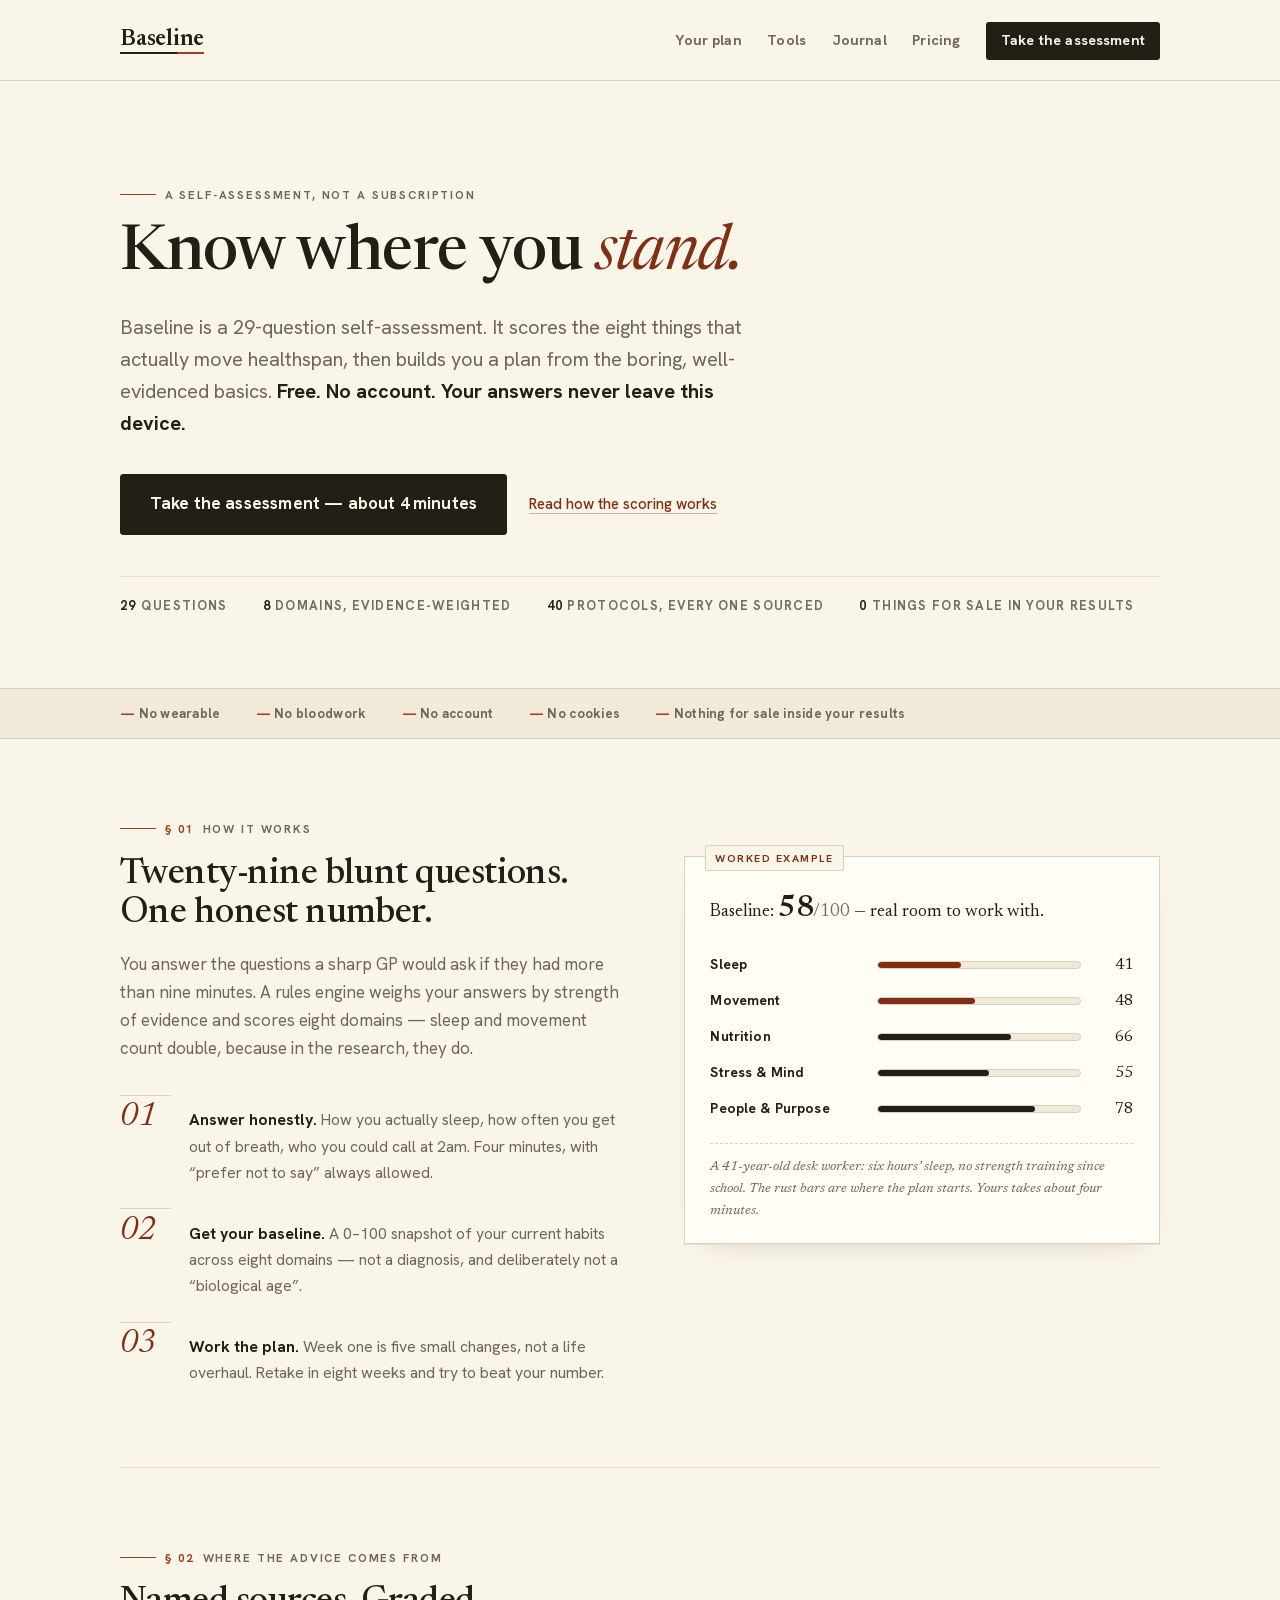
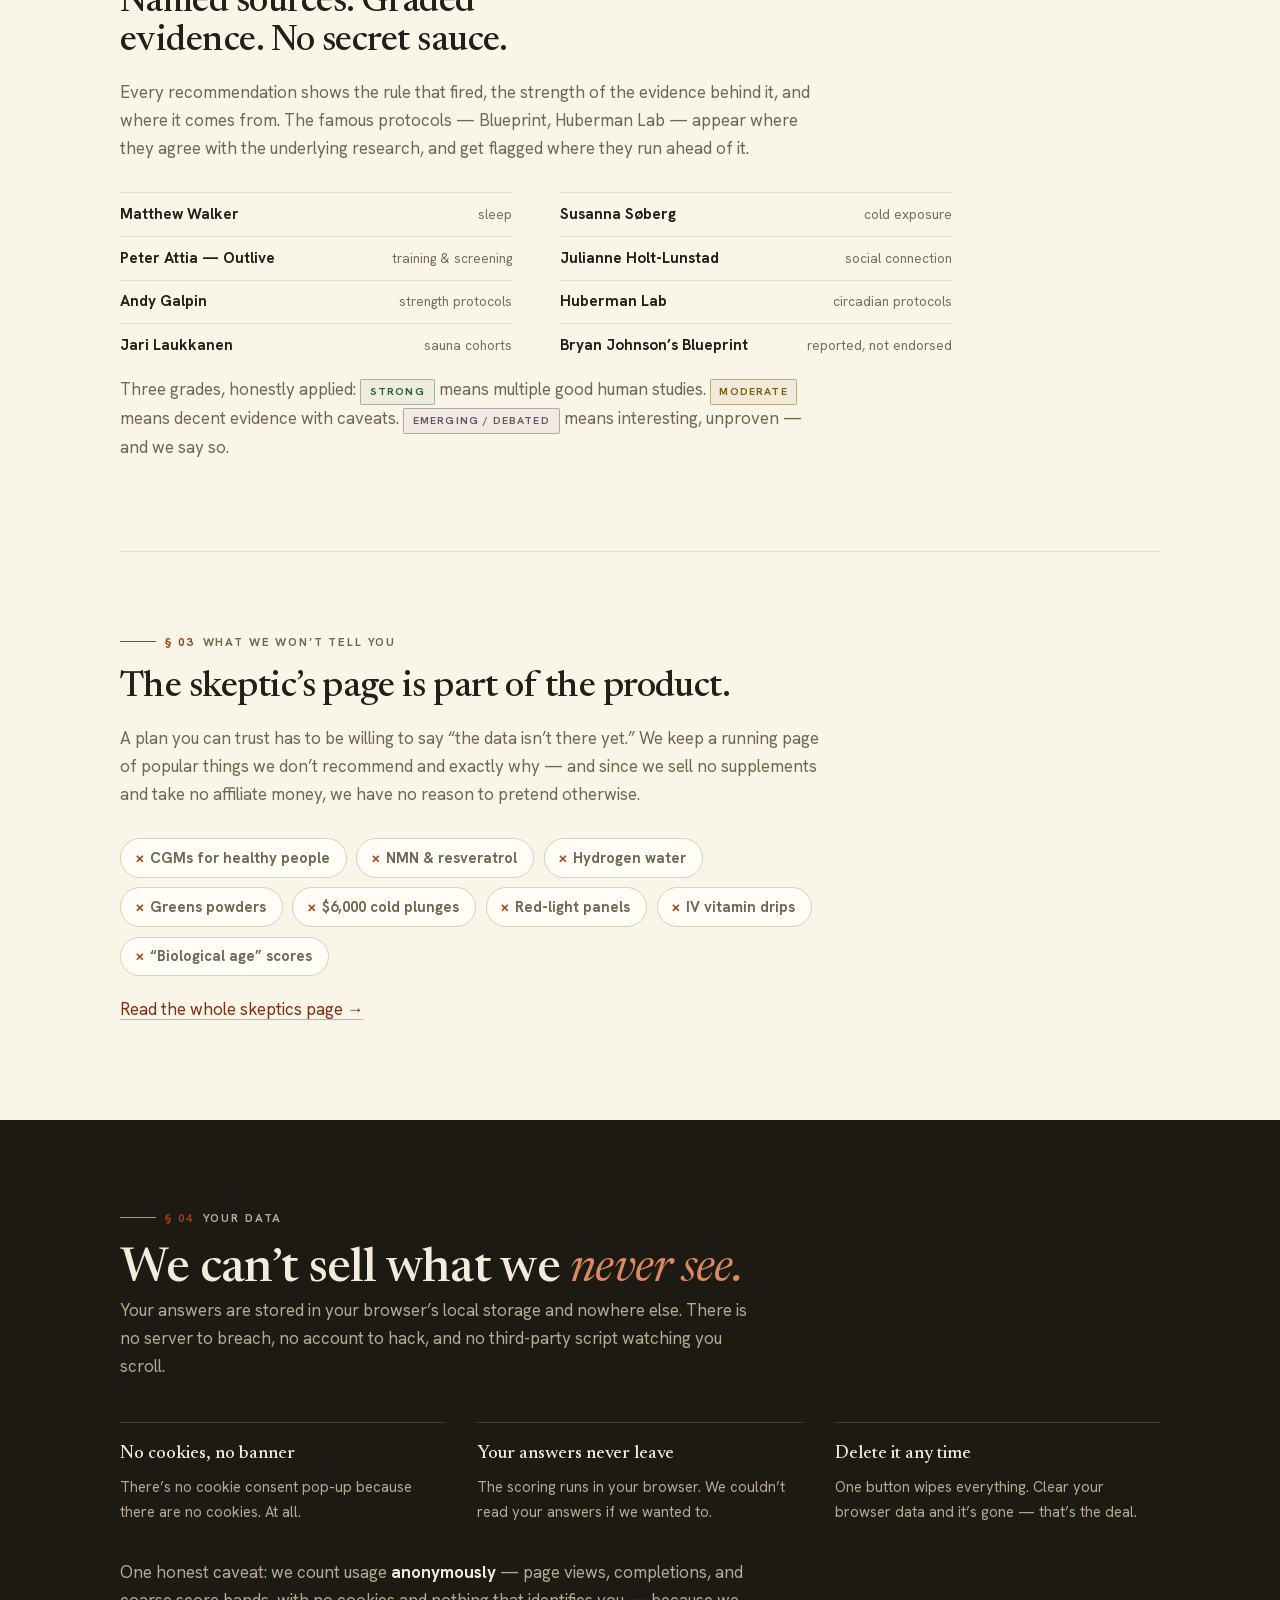
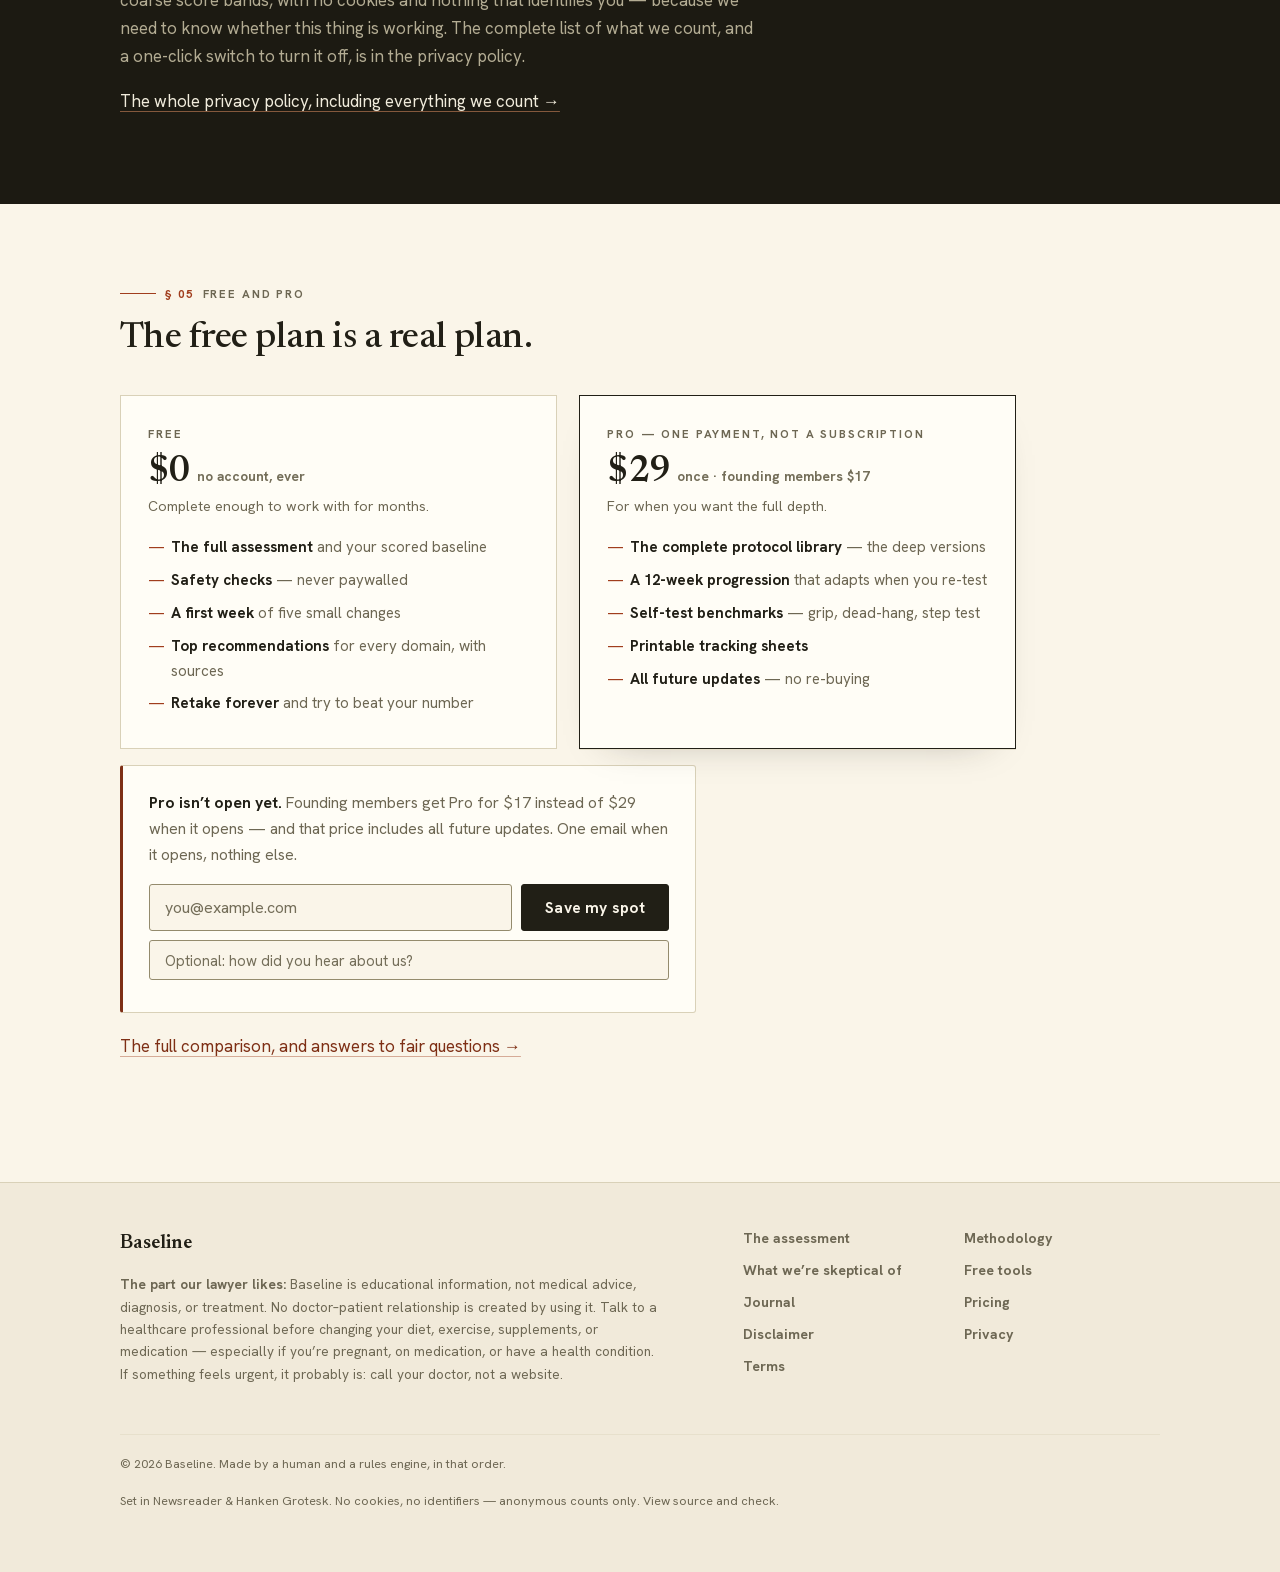
==== commit f8b7a27b: "Anonymous usage counting, disclosed in full - js/stats.js: identifier-free GoatCounter beacon; no co" ====
--- a/index.html
+++ b/index.html
@@ -10,7 +10,7 @@
   <link rel="stylesheet" href="css/styles.css">
   <link rel="icon" href="assets/favicon.svg" type="image/svg+xml">
   <meta property="og:title" content="Baseline — know where you stand">
-  <meta property="og:description" content="A free longevity self-assessment. 29 questions, a scored baseline, a plan built from the boring, well-evidenced basics. No account. No tracking.">
+  <meta property="og:description" content="A free longevity self-assessment. 29 questions, a scored baseline, a plan built from the boring, well-evidenced basics. No account. No cookies.">
   <meta property="og:image" content="https://knowyourbaseline.surge.sh/assets/og.png">
   <meta property="og:type" content="website">
   <meta name="twitter:card" content="summary_large_image">
@@ -53,7 +53,7 @@
         <span>No wearable</span>
         <span>No bloodwork</span>
         <span>No account</span>
-        <span>No tracking</span>
+        <span>No cookies</span>
         <span>Nothing for sale inside your results</span>
       </div>
     </div>
@@ -124,13 +124,14 @@
       <div class="shell">
         <span class="kicker"><span class="no">§ 04</span>Your data</span>
         <h2>We can’t sell what we <em>never see.</em></h2>
-        <p>Your answers are stored in your browser’s local storage and nowhere else. There is no server to breach, no account to hack, and no analytics script watching you scroll.</p>
+        <p>Your answers are stored in your browser’s local storage and nowhere else. There is no server to breach, no account to hack, and no third-party script watching you scroll.</p>
         <div class="dark-points">
           <div><b>No cookies, no banner</b><p>There’s no cookie consent pop-up because there are no cookies. At all.</p></div>
-          <div><b>Nothing leaves your device</b><p>The scoring runs in your browser. We couldn’t read your answers if we wanted to.</p></div>
+          <div><b>Your answers never leave</b><p>The scoring runs in your browser. We couldn’t read your answers if we wanted to.</p></div>
           <div><b>Delete it any time</b><p>One button wipes everything. Clear your browser data and it’s gone — that’s the deal.</p></div>
         </div>
-        <p style="margin-top:2.2rem; margin-bottom:0;"><a href="privacy.html">The whole privacy policy is four paragraphs →</a></p>
+        <p style="margin-top:2.2rem;">One honest caveat: we count usage <strong style="color:var(--paper-on-dark);">anonymously</strong> — page views, completions, and coarse score bands, with no cookies and nothing that identifies you — because we need to know whether this thing is working. The complete list of what we count, and a one-click switch to turn it off, is in the privacy policy.</p>
+        <p style="margin-bottom:0;"><a href="privacy.html">The whole privacy policy, including everything we count →</a></p>
       </div>
     </section>
 
@@ -189,11 +190,12 @@
           <a href="terms.html">Terms</a>
         </nav>
       </div>
-      <p class="foot-fine"><span>© 2026 Baseline. Made by a human and a rules engine, in that order.</span><span>Set in Newsreader &amp; Hanken Grotesk. No cookies, no trackers — view source and check.</span></p>
+      <p class="foot-fine"><span>© 2026 Baseline. Made by a human and a rules engine, in that order.</span><span>Set in Newsreader &amp; Hanken Grotesk. No cookies, no identifiers — anonymous counts only. View source and check.</span></p>
     </div>
   </footer>
 
   <script src="js/config.js"></script>
+  <script src="js/stats.js"></script>
   <script src="js/pro.js"></script>
   <script>if (window.renderProCTA) renderProCTA(document.getElementById('home-cta'), 'home');</script>
 </body>
